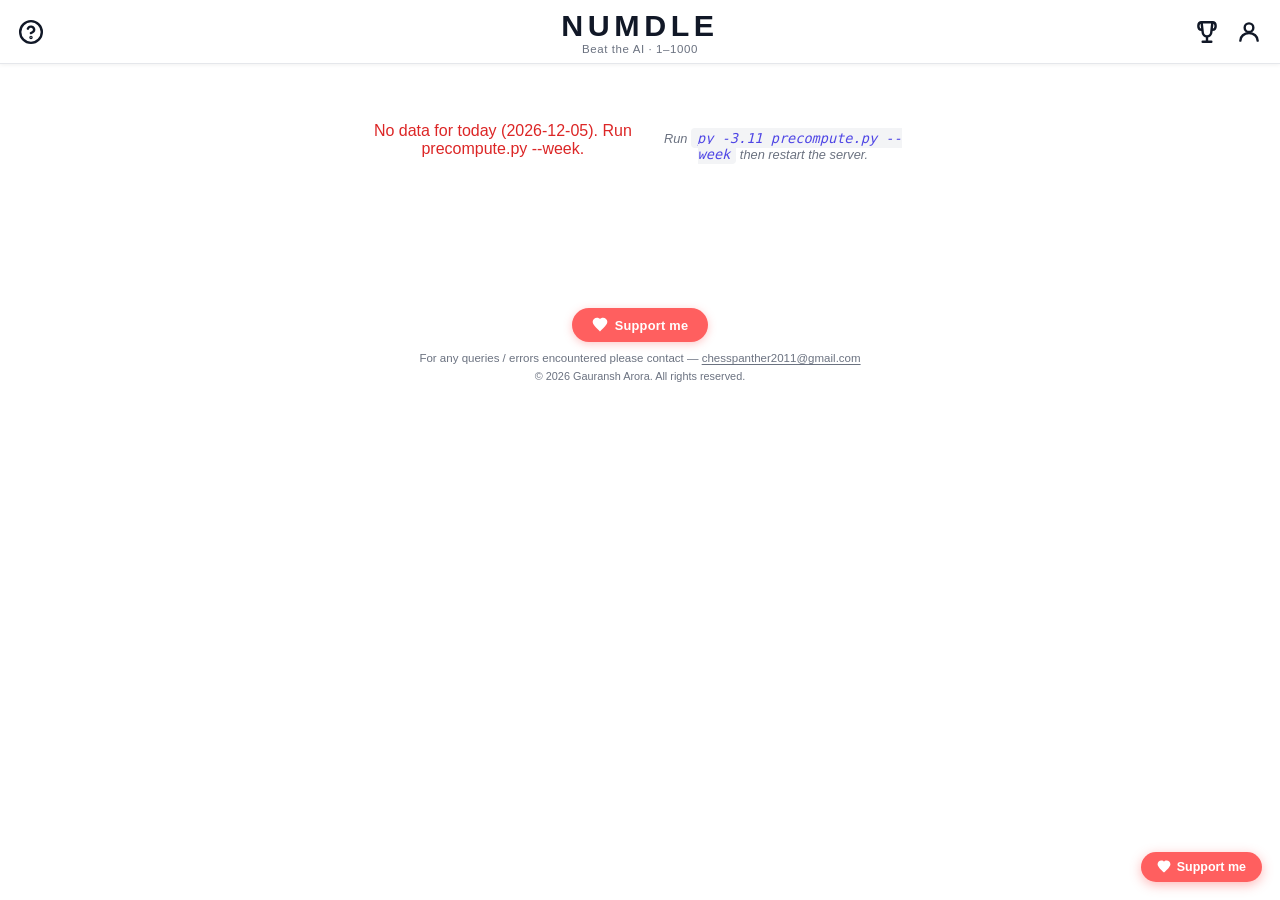
==== public/index.html @ d0092299 "fixes" ====
<!DOCTYPE html>
<html lang="en">
<head>
  <meta charset="UTF-8">
  <meta name="viewport" content="width=device-width, initial-scale=1.0">
  <title>Numdle</title>
  <link rel="stylesheet" href="style.css">
  <script async src="https://pagead2.googlesyndication.com/pagead/js/adsbygoogle.js?client=ca-pub-8008891990486334" crossorigin="anonymous"></script>
</head>
<body>

<!-- ── Left sidebar ad (desktop only) ── -->
<div class="sidebar-ad" id="sidebar-ad">
  <ins class="adsbygoogle"
       style="display:inline-block;width:160px;height:600px"
       data-ad-client="ca-pub-8008891990486334"
       data-ad-slot="5535826885"></ins>
  <script>(adsbygoogle = window.adsbygoogle || []).push({});</script>
</div>

<!-- ── Header ── -->
<header class="hdr">
  <div class="hdr-side hdr-left">
    <button class="icon-btn" id="help-btn" title="How to play">
      <svg viewBox="0 0 24 24" fill="none" stroke="currentColor" stroke-width="2.2" stroke-linecap="round">
        <circle cx="12" cy="12" r="10"/><path d="M9.1 9a3 3 0 0 1 5.82 1c0 2-3 3-3 3"/>
        <circle cx="12" cy="17" r=".5" fill="currentColor"/>
      </svg>
    </button>
  </div>
  <div class="hdr-center">
    <h1>NUMDLE</h1>
    <p class="hdr-sub">Beat the AI · 1–1000</p>
  </div>
  <div class="hdr-side hdr-right">
    <button class="icon-btn" id="leaderboard-btn" title="Leaderboard">
      <svg viewBox="0 0 24 24" fill="none" stroke="currentColor" stroke-width="2.2" stroke-linecap="round" stroke-linejoin="round">
        <path d="M8 21h8M12 17v4"/>
        <path d="M17 3H7l1 9a4 4 0 0 0 8 0l1-9z"/>
        <path d="M17 3c1.5 0 3 .8 3 3.5S18.5 10 17 10"/>
        <path d="M7 3C5.5 3 4 3.8 4 6.5S5.5 10 7 10"/>
      </svg>
    </button>
    <button class="icon-btn" id="account-btn" title="Account">
      <svg viewBox="0 0 24 24" fill="none" stroke="currentColor" stroke-width="2.2" stroke-linecap="round">
        <circle cx="12" cy="8" r="4"/><path d="M4 20c0-4 3.6-7 8-7s8 3 8 7"/>
      </svg>
    </button>
  </div>
</header>

<!-- ── Toasts ── -->
<div id="toast-rack"></div>

<!-- ── Full-screen Leaderboard Page ── -->
<div id="lb-page" style="display:none" aria-label="Leaderboard">
  <div class="lb-page-hdr">
    <button class="lb-back-btn" id="lb-back-btn">
      <svg viewBox="0 0 24 24" fill="none" stroke="currentColor" stroke-width="2.5" stroke-linecap="round" width="18" height="18">
        <path d="M15 18l-6-6 6-6"/>
      </svg>
      Back
    </button>
    <h2>Leaderboard</h2>
  </div>

  <!-- Personal rank card -->
  <div id="lb-my-card" class="lb-my-card" style="display:none">
    <div class="lb-my-top">
      <div class="lb-my-rank">#<span id="my-rank">—</span></div>
      <div>
        <div class="lb-my-name" id="my-display-name">—</div>
        <div class="lb-my-streak" id="my-streak-label"></div>
      </div>
    </div>
    <div class="lb-my-stats">
      <div class="lb-my-stat">
        <span class="lb-my-val" id="my-wins">—</span>
        <small>Wins</small>
      </div>
      <div class="lb-my-stat">
        <span class="lb-my-val" id="my-avg-off">—</span>
        <small>Avg Off by</small>
      </div>
      <div class="lb-my-stat">
        <span class="lb-my-val" id="my-streak">—</span>
        <small>Streak 🔥</small>
      </div>
      <div class="lb-my-stat">
        <span class="lb-my-val" id="my-games">—</span>
        <small>Games</small>
      </div>
    </div>
  </div>

  <!-- Signup card (not logged in) -->
  <div id="lb-signup-card" class="lb-signup-card" style="display:none">
    <p>Sign up to track your rank and win rate</p>
    <button class="btn-signup" id="lb-page-signup-btn">Create Free Account</button>
  </div>

  <!-- This week section -->
  <div class="lb-section">
    <div class="lb-section-hdr">This Week</div>
    <div id="lb-week-grid" class="lb-week-grid"><!-- filled by JS --></div>
  </div>

  <!-- All-time rankings -->
  <div class="lb-section">
    <div class="lb-section-hdr">All-Time Rankings</div>
    <p class="lb-update-note">Updates every 5 minutes</p>
    <div class="lb-rankings-hdr">
      <span>#</span>
      <span>Player</span>
      <span>Wins</span>
      <span>Avg Off by</span>
      <span>Games</span>
    </div>
    <div id="lb-rankings">
      <p class="muted" style="padding:16px 0;text-align:center">Loading…</p>
    </div>
  </div>

  <!-- Leaderboard bottom ad -->
  <div class="lb-ad-bottom">
    <ins class="adsbygoogle"
         style="display:block"
         data-ad-client="ca-pub-8008891990486334"
         data-ad-slot="9798505524"
         data-ad-format="auto"
         data-full-width-responsive="true"></ins>
    <script>(adsbygoogle = window.adsbygoogle || []).push({});</script>
  </div>
</div>

<!-- ── Game ── -->
<main id="app">

  <div id="loading" class="loading-screen">
    <div class="spinner"></div>
    <p>Loading…</p>
  </div>

  <div id="error-screen" class="error-screen" style="display:none">
    <p id="error-text"></p>
    <p class="hint">Run <code>py -3.11 precompute.py --week</code> then restart the server.</p>
  </div>

  <div id="game" style="display:none">

    <!-- Week strip (always visible) -->
    <div class="week-strip" id="week-strip"><!-- filled by JS --></div>

    <!-- ── Active game elements (hidden after game over) ── -->
    <div id="active-game-area">
      <div class="meta-row">
        <div class="status-pill"><span id="qs-used">0</span> / 7 questions</div>
        <div class="status-pill cand-pill"><span id="cands-left">1000</span> candidates left</div>
      </div>
      <div class="candidate-section" id="candidate-section">
        <div id="candidate-grid" class="candidate-grid" style="--grid-side:32"></div>
        <p id="grid-behavior" class="grid-behavior">Grid shows all 1000 candidates. Ask a question to eliminate numbers.</p>
      </div>
      <div class="board" id="board"><!-- filled by JS --></div>
      <div class="input-block" id="guess-card">
        <div class="input-row">
          <input type="number" id="guess-input" class="text-input num-input" min="1" max="1000" placeholder="Your guess  (1–1000)">
          <button class="btn-ask btn-submit" id="guess-btn">Submit</button>
        </div>
        <p class="form-error" id="form-error"></p>
      </div>
    </div>

    <!-- ── Post-game week view (shown after game over) ── -->
    <div id="week-view" style="display:none">
      <div class="wv-header">
        <div class="wv-title">This Week</div>
        <div class="wv-date-range" id="wv-date-range"></div>
      </div>
      <div id="wv-days" class="wv-days"><!-- filled by JS --></div>
      <div class="wv-stats">
        <div class="wv-stat">
          <span class="wv-val" id="wv-wins">0</span>
          <small>Wins</small>
        </div>
        <div class="wv-stat">
          <span class="wv-val" id="wv-losses">0</span>
          <small>Losses</small>
        </div>
        <div class="wv-stat">
          <span class="wv-val" id="wv-rate">0%</span>
          <small>Win rate</small>
        </div>
        <div class="wv-stat">
          <span class="wv-val" id="wv-streak">0</span>
          <small>Streak 🔥</small>
        </div>
      </div>
      <div class="wv-cta">
        <button class="btn-banner-primary" id="wv-results-btn">View Result</button>
        <button class="btn-banner-primary" id="wv-lb-btn" style="background:var(--green)">Leaderboard</button>
        <button class="btn-signup" id="wv-signup-btn" style="display:none">Save Score</button>
      </div>
    </div>

  </div>
</main>

<!-- ════════════════════════════════════════
     MODALS
═════════════════════════════════════════ -->

<!-- Help -->
<div id="help-modal" class="modal-back" hidden>
  <div class="modal" role="dialog" aria-modal="true">
    <div class="modal-hdr">
      <h2>How to Play</h2>
      <button class="modal-x" data-close="help-modal">✕</button>
    </div>
    <div class="modal-body">
      <p>Guess a secret number between <strong>1 and 1000</strong>.</p>
      <ul>
        <li>Ask up to <strong>7 questions</strong> from the MCQ picker.</li>
        <li>Or fill in your own numbers in the custom blanks.</li>
        <li>Then submit your best guess.</li>
        <li>The <strong>AI</strong> also guesses — whoever is closer wins.</li>
        <li>A new number unlocks at midnight every day.</li>
      </ul>
      <div class="rule-row">
        <div class="rule-tile yes">YES</div>
        <p>The number satisfies this property.</p>
      </div>
      <div class="rule-row">
        <div class="rule-tile no">NO</div>
        <p>The number does not have that property.</p>
      </div>
      <div class="rule-row">
        <div class="rule-tile num">3</div>
        <p>The question returned a number (mod, proximity, etc.).</p>
      </div>
      <hr class="rule-sep">
      <p style="font-weight:700;margin-bottom:6px">🏆 Leaderboard Wins</p>
      <p>A <strong>win</strong> is counted when your guess lands within <strong>15</strong> of the secret number (or exactly on it). This applies to both you and the AI — the leaderboard is shared.</p>
      <ul style="margin-top:8px">
        <li>Guess the secret exactly → win ✅</li>
        <li>Guess within 15 (e.g. secret 400, guess 387) → win ✅</li>
        <li>Guess 16 or more away → no win ❌</li>
      </ul>
      <hr class="rule-sep">
      <p class="hint">Sign up (optional) to appear on the leaderboard and track your wins and streak.</p>
    </div>
  </div>
</div>

<!-- Auth (login / signup) -->
<div id="auth-modal" class="modal-back" hidden>
  <div class="modal" role="dialog" aria-modal="true">
    <div class="modal-hdr">
      <h2 id="auth-title">Create Account</h2>
      <button class="modal-x" data-close="auth-modal">✕</button>
    </div>
    <div class="modal-body">
<div class="auth-form">
        <input type="text" id="auth-username" class="text-input" placeholder="Username" autocomplete="username" maxlength="20">
        <input type="password" id="auth-password" class="text-input" placeholder="Password (min 4 chars)" autocomplete="current-password">
        <p class="auth-error" id="auth-error"></p>
        <button class="btn-ask" id="auth-submit">Create Account</button>
        <button class="btn-link" id="auth-toggle">Already have an account? Log in →</button>
      </div>
      <div id="auth-loggedin" style="display:none">
        <p class="auth-welcome">Signed in as <strong id="auth-username-display"></strong></p>
        <div id="chpw-section" style="margin-top:14px">
          <button class="btn-link" id="chpw-toggle">Change password</button>
          <div id="chpw-form" style="display:none;margin-top:10px;display:none">
            <input type="password" id="chpw-old" class="text-input" placeholder="Current password" style="margin-bottom:8px">
            <input type="password" id="chpw-new" class="text-input" placeholder="New password (min 4 chars)">
            <p class="auth-error" id="chpw-error" style="margin-top:6px"></p>
            <button class="btn-ask" id="chpw-submit" style="margin-top:8px;width:100%">Update Password</button>
          </div>
        </div>
        <button class="btn-secondary" id="auth-logout" style="margin-top:12px">Log out</button>
      </div>
    </div>
  </div>
</div>

<!-- Results -->
<div id="results-modal" class="modal-back" hidden>
  <div class="modal modal-results" role="dialog" aria-modal="true">
    <div class="modal-hdr">
      <h2>Today's Result</h2>
      <button class="modal-x" data-close="results-modal">✕</button>
    </div>
    <div class="modal-body">
      <div class="reveal-box">
        <div class="reveal-label">The secret number was</div>
        <div class="reveal-num" id="reveal-num">—</div>
      </div>
      <div class="vs-row">
        <div class="score-card" id="human-card">
          <div class="score-who">You</div>
          <div class="score-num" id="human-guess">—</div>
          <div class="score-dist" id="human-dist"></div>
          <div class="score-badge" id="human-badge"></div>
        </div>
        <div class="vs-label">VS</div>
        <div class="score-card" id="ai-card">
          <div class="score-who">AI</div>
          <div class="score-num" id="ai-guess">—</div>
          <div class="score-dist" id="ai-dist"></div>
          <div class="score-badge" id="ai-badge"></div>
        </div>
      </div>
      <p id="results-msg" class="results-msg"></p>
      <div id="optimal-note" class="optimal-note" style="display:none">
        <span id="optimal-note-text"></span>
      </div>
      <div class="tomorrow-box">
        <div class="tmr-icon">📅</div>
        <div class="tmr-title">Come back tomorrow!</div>
        <div class="tmr-sub">A new number unlocks at midnight. Your streak is counting.</div>
      </div>
      <div id="results-signup" class="results-signup" style="display:none">
        <p>Save your score to the leaderboard</p>
        <small>Free account — tracks your win rate &amp; streak</small>
        <button class="btn-signup" id="results-signup-btn">Create free account</button>
      </div>
      <div class="ai-walk">
        <div class="ai-walk-hdr">AI's reasoning</div>
        <div id="ai-qa-log"></div>
      </div>
      <p class="record-note">This game has been recorded to help improve the AI.</p>
    </div>
  </div>
</div>

<!-- Floating support button -->
<a class="donate-float" href="https://ko-fi.com/gauransharora" target="_blank" rel="noopener">
  <svg viewBox="0 0 24 24" fill="currentColor" width="14" height="14">
    <path d="M12 21.593c-5.63-5.539-11-10.297-11-14.402C1 3.518 4.04 1 7.5 1c2.035 0 3.945.97 4.5 2.09C12.555 1.97 14.465 1 16.5 1 19.96 1 23 3.518 23 7.191c0 4.105-5.37 8.863-11 14.402z"/>
  </svg>
  Support me
</a>

<footer class="site-footer">
  <a class="donate-btn" href="https://ko-fi.com/gauransharora" target="_blank" rel="noopener">
    <svg viewBox="0 0 24 24" fill="currentColor" width="16" height="16">
      <path d="M12 21.593c-5.63-5.539-11-10.297-11-14.402C1 3.518 4.04 1 7.5 1c2.035 0 3.945.97 4.5 2.09C12.555 1.97 14.465 1 16.5 1 19.96 1 23 3.518 23 7.191c0 4.105-5.37 8.863-11 14.402z"/>
    </svg>
    Support me
  </a>
  <p class="footer-contact">For any queries / errors encountered please contact — <a href="mailto:chesspanther2011@gmail.com">chesspanther2011@gmail.com</a></p>
  <p class="footer-copy">&copy; 2026 Gauransh Arora. All rights reserved.</p>
</footer>

<script src="game.js"></script>
</body>
</html>
---- public/style.css ----
/* ── Tokens ─────────────────────────────────────────────────── */
:root {
  --bg:        #ffffff;
  --surface:   #f9fafb;
  --surface2:  #f3f4f6;
  --border:    #e5e7eb;
  --border2:   #d1d5db;
  --text:      #111827;
  --muted:     #6b7280;
  --green:     #16a34a;
  --green-lt:  #15803d;
  --gold:      #b45309;
  --gold-lt:   #d97706;
  --absent:    #9ca3af;
  --accent:    #4f46e5;
  --accent2:   #4338ca;
  --red:       #dc2626;
  --r:         6px;
}

*, *::before, *::after { box-sizing: border-box; margin: 0; padding: 0; }
html { height: 100%; overflow-x: hidden; }
body {
  background: var(--bg); color: var(--text);
  font-family: 'Clear Sans', 'Helvetica Neue', Arial, sans-serif;
  min-height: 100%; display: flex; flex-direction: column; align-items: center;
  overflow-x: hidden; width: 100%;
}

/* ── Header ── */
.hdr {
  width: 100%; border-bottom: 1px solid var(--border);
  display: flex; align-items: center; justify-content: space-between;
  padding: 0 12px; height: 56px; position: sticky; top: 0; z-index: 50;
  background: #fff; box-shadow: 0 1px 4px rgba(0,0,0,.06);
}
.hdr-center { text-align: center; flex: 1; }
.hdr-center h1 {
  font-size: 1.55rem; font-weight: 900; letter-spacing: .15em; color: var(--text);
}
.hdr-sub  { font-size: .65rem; color: var(--muted); letter-spacing: .05em; }
.hdr-side { display: flex; align-items: center; gap: 4px; width: 80px; }
.hdr-right { justify-content: flex-end; }

.icon-btn {
  background: none; border: none; color: var(--text); cursor: pointer;
  padding: 6px; border-radius: 4px; display: flex; align-items: center;
  transition: background .15s;
}
.icon-btn:hover { background: var(--surface2); }
.icon-btn svg { width: 22px; height: 22px; }

/* ── Toasts ── */
#toast-rack {
  position: fixed; top: 64px; left: 50%; transform: translateX(-50%);
  display: flex; flex-direction: column; align-items: center; gap: 8px;
  z-index: 200; pointer-events: none;
}
.toast {
  background: var(--text); color: #fff;
  font-size: .85rem; font-weight: 700;
  padding: 10px 18px; border-radius: 6px;
  animation: toastIn .2s ease, toastOut .3s ease 2s forwards;
}
.toast.error { background: var(--red); color: #fff; }
@keyframes toastIn  { from { opacity:0; transform:translateY(-8px) } to { opacity:1; transform:none } }
@keyframes toastOut { from { opacity:1 } to { opacity:0; transform:translateY(-4px) } }

/* ── Loading / error ── */
#app {
  width: 100%; max-width: 500px; padding: 12px 12px 60px;
  display: flex; flex-direction: column; align-items: center; gap: 14px;
}
.loading-screen {
  display: flex; flex-direction: column; align-items: center;
  gap: 14px; padding: 60px 20px; color: var(--muted);
}
.spinner {
  width: 32px; height: 32px; border: 3px solid var(--border);
  border-top-color: var(--accent); border-radius: 50%;
  animation: spin .8s linear infinite;
}
@keyframes spin { to { transform: rotate(360deg); } }
.error-screen { padding: 40px 20px; text-align: center; color: var(--red); }
.error-screen code {
  background: var(--surface2); padding: 2px 6px; border-radius: 4px;
  font-size: .85rem; color: var(--accent);
}
.hint { color: var(--muted); font-size: .8rem; font-style: italic; margin-top: 8px; }

/* ── Week strip ── */
.week-strip {
  display: flex; gap: 5px; width: 100%; overflow-x: auto;
  padding-bottom: 2px; scrollbar-width: none;
}
.week-strip::-webkit-scrollbar { display: none; }
.day-pill {
  flex: 1; min-width: 46px; display: flex; flex-direction: column;
  align-items: center; gap: 2px; padding: 6px 4px;
  border: 1px solid var(--border); border-radius: var(--r);
  font-size: .62rem; color: var(--muted); cursor: default;
  background: var(--bg); transition: border-color .2s;
}
.day-pill .dp-name  { font-weight: 700; font-size: .58rem; text-transform: uppercase; letter-spacing: .06em; }
.day-pill .dp-score { font-size: .72rem; font-weight: 700; color: var(--text); }
.day-pill.dp-today  { border-color: var(--accent); background: rgba(79,70,229,.06); }
.day-pill.dp-today .dp-name { color: var(--accent); }
.day-pill.dp-past   { border-color: var(--border); }
.day-pill.dp-future { opacity: .4; }

/* ── Meta row: status + candidates ── */
.meta-row {
  display: flex; justify-content: space-between; align-items: center;
  width: 100%; gap: 8px;
}
.status-pill {
  font-size: .72rem; color: var(--muted);
  border: 1px solid var(--border); border-radius: 20px;
  padding: 4px 14px; background: var(--surface);
}
.status-pill #qs-used,
.status-pill #cands-left { font-weight: 700; color: var(--text); }
.cand-pill { margin-left: auto; }

/* ── Candidate grid ── */
.candidate-section { width: 100%; display: flex; flex-direction: column; gap: 6px; }

.candidate-grid {
  display: flex;
  flex-wrap: wrap;
  gap: 5px;
  padding: 10px;
  min-height: 52px;
  max-height: 220px;
  overflow-y: auto;
  overflow-x: hidden;
  scrollbar-width: none;
  border-radius: 10px;
  border: 1px solid var(--border);
  background: var(--border2);
}
.candidate-grid::-webkit-scrollbar { display: none; }

.candidate-chip {
  display: inline-flex;
  align-items: center;
  justify-content: center;
  min-width: 34px;
  padding: 3px 7px;
  border-radius: 6px;
  background: var(--accent2);
  color: #fff;
  font-size: .75rem;
  font-weight: 700;
  font-variant-numeric: tabular-nums;
  letter-spacing: -.01em;
  line-height: 1;
}

.cand-placeholder {
  width: 100%;
  text-align: center;
  color: var(--muted);
  font-size: .8rem;
  align-self: center;
  padding: 6px 0;
}

.grid-behavior {
  font-size: .68rem; color: var(--muted); line-height: 1.45;
  min-height: 1.45em; margin: 0;
}

/* ── Question board ── */
.board { display: flex; flex-direction: column; gap: 6px; width: 100%; }

.q-row {
  display: flex; align-items: center; justify-content: space-between;
  gap: 10px; border: 2px solid var(--border); border-radius: var(--r);
  padding: 11px 14px; min-height: 52px; transition: border-color .2s;
  background: var(--bg);
}
.q-row--empty { border-style: dashed; opacity: .45; padding: 0; min-height: 32px; background: transparent; }
.q-row--active {
  border-color: var(--accent); border-style: solid;
  flex-direction: column; align-items: stretch;
  padding: 0; min-height: unset; background: var(--bg);
}

/* Header inside active row */
.slot-hdr {
  display: flex; align-items: center; justify-content: space-between;
  gap: 10px; padding: 11px 14px; min-height: 52px;
}
.q-placeholder { color: var(--muted); font-style: italic; }

/* ── MCQ Picker ── */
.picker {
  padding: 10px 12px 12px;
  border-top: 1px solid var(--border);
}
.type-tabs {
  display: flex; gap: 5px; overflow-x: auto; padding: 0 0 8px;
  scrollbar-width: none;
}
.type-tabs::-webkit-scrollbar { display: none; }
.type-tab {
  flex: 0 0 auto; min-height: 28px; padding: 0 9px;
  border: 1px solid var(--border2); border-radius: 6px;
  color: var(--muted); background: var(--surface);
  font-size: .73rem; font-weight: 600; cursor: pointer;
  transition: background .12s, color .12s, border-color .12s;
  white-space: nowrap;
}
.type-tab:hover { background: var(--surface2); color: var(--text); }
.type-tab.selected { color: #fff; background: var(--accent2); border-color: var(--accent2); }

.picker-meta {
  display: flex; align-items: center; justify-content: space-between;
  font-size: .7rem; color: var(--muted); padding: 0 2px 7px; gap: 10px;
}
.picker-meta strong { color: var(--text); }
.no-mod { color: var(--gold); font-weight: 700; font-size: .68rem; }

/* Custom fill-in-the-blank form */
.custom-q {
  background: var(--surface); border: 1px solid var(--border);
  border-radius: 8px; padding: 9px 11px 8px; margin-bottom: 8px;
}
.custom-row {
  display: flex; flex-wrap: wrap; align-items: center; gap: 5px 6px;
}
.custom-sep {
  font-size: .8rem; color: var(--muted); white-space: nowrap;
}
.custom-sep.no-mod { color: var(--gold); font-weight: 700; font-size: .72rem; }
.custom-in {
  width: 68px; background: #fff; border: 1px solid var(--border2);
  border-radius: 5px; color: var(--text); font-size: .85rem;
  padding: 5px 8px; outline: none; transition: border-color .15s;
  -moz-appearance: textfield;
}
.custom-in::-webkit-outer-spin-button,
.custom-in::-webkit-inner-spin-button { -webkit-appearance: none; margin: 0; }
.custom-in:focus { border-color: var(--accent); box-shadow: 0 0 0 2px rgba(79,70,229,.15); }
.custom-ask-btn {
  background: var(--accent2); color: #fff; border: none;
  border-radius: 5px; padding: 5px 12px; font-size: .8rem;
  font-weight: 700; cursor: pointer; white-space: nowrap;
  transition: background .12s;
}
.custom-ask-btn:hover:not(:disabled) { background: var(--accent); }
.custom-ask-btn:disabled { background: var(--surface2); color: var(--muted); cursor: not-allowed; }
.custom-err {
  font-size: .7rem; color: var(--red); min-height: 1em;
  margin: 4px 0 0; line-height: 1.3;
}
.preset-divider {
  font-size: .67rem; color: var(--muted); letter-spacing: .05em;
  text-transform: uppercase; padding: 0 2px 5px;
}

/* Preset question list */
.question-list {
  max-height: 200px; overflow-y: auto;
  border: 1px solid var(--border); border-radius: 8px;
  background: #fff;
  scrollbar-width: thin; scrollbar-color: var(--border) transparent;
}
.q-item {
  display: flex; align-items: center; justify-content: space-between;
  gap: 10px; width: 100%; min-height: 34px; padding: 7px 10px;
  color: var(--text); background: transparent;
  border: none; text-align: left; cursor: pointer;
  transition: background .1s;
}
.q-item + .q-item { border-top: 1px solid var(--border); }
.q-item:hover:not(:disabled) { background: var(--surface); }
.q-item:disabled { color: var(--muted); cursor: not-allowed; background: var(--surface); }
.q-item-text { font-size: .83rem; flex: 1; line-height: 1.3; }
.q-item-tag {
  font-size: .62rem; font-weight: 700; color: var(--muted);
  border: 1px solid var(--border); border-radius: 4px;
  padding: 1px 5px; white-space: nowrap; flex-shrink: 0;
  font-style: normal;
}

/* Row color states */
.q-row--yes { border-color: var(--green);  background: rgba(22,163,74,.07);  }
.q-row--no  { border-color: var(--absent); background: rgba(156,163,175,.1); }
.q-row--num { border-color: var(--gold);   background: rgba(180,83,9,.07);   }

.q-text { font-size: .88rem; flex: 1; line-height: 1.4; color: var(--text); }
.q-ans {
  font-size: .78rem; font-weight: 800; letter-spacing: .06em;
  padding: 3px 10px; border-radius: 4px; white-space: nowrap; flex-shrink: 0;
}
.q-row--yes .q-ans { background: var(--green);  color: #fff; }
.q-row--no  .q-ans { background: var(--absent); color: #fff; }
.q-row--num .q-ans { background: var(--gold);   color: #fff; }

/* ── Game-over banner ── */
.game-over-banner {
  width: 100%; border-radius: var(--r);
  background: linear-gradient(135deg, #eef2ff 0%, #fafafa 100%);
  border: 1.5px solid var(--accent);
  padding: 18px 20px; text-align: center;
  display: flex; flex-direction: column; align-items: center; gap: 10px;
}
.game-over-banner h2 {
  font-size: 1.05rem; font-weight: 800; color: var(--text);
  letter-spacing: .02em;
}
.game-over-banner p  { font-size: .84rem; color: var(--muted); line-height: 1.5; }
.game-over-banner .banner-date {
  font-size: .72rem; font-weight: 700; color: var(--accent);
  background: rgba(79,70,229,.1); padding: 3px 12px; border-radius: 20px;
}
.banner-btns { display: flex; gap: 8px; flex-wrap: wrap; justify-content: center; }
.btn-banner-primary {
  background: var(--accent2); color: #fff; border: none;
  border-radius: var(--r); padding: 10px 20px; font-size: .85rem;
  font-weight: 700; cursor: pointer; transition: background .15s;
}
.btn-banner-primary:hover { background: var(--accent); }
.btn-banner-secondary {
  background: var(--surface2); color: var(--text); border: 1px solid var(--border2);
  border-radius: var(--r); padding: 9px 18px; font-size: .85rem; font-weight: 600;
  cursor: pointer; transition: background .15s;
}
.btn-banner-secondary:hover { background: var(--surface); border-color: var(--accent); }

/* ── Guess input block ── */
.input-block { width: 100%; display: flex; flex-direction: column; gap: 8px; }
.input-row { display: flex; gap: 8px; }

.text-input {
  flex: 1; background: #fff; border: 1.5px solid var(--border2);
  border-radius: var(--r); color: var(--text); font-size: .95rem;
  padding: 11px 14px; outline: none; transition: border-color .2s;
}
.text-input:focus { border-color: var(--accent); box-shadow: 0 0 0 3px rgba(79,70,229,.1); }
.text-input:disabled { opacity: .45; cursor: not-allowed; background: var(--surface2); }
.num-input { font-size: 1rem; }

.btn-ask {
  background: var(--accent2); color: #fff; border: none;
  border-radius: var(--r); padding: 11px 20px; font-size: .9rem;
  font-weight: 700; cursor: pointer; letter-spacing: .04em;
  transition: background .15s; white-space: nowrap; flex-shrink: 0;
}
.btn-ask:hover    { background: var(--accent); }
.btn-ask:disabled { background: var(--surface2); color: var(--muted); cursor: not-allowed; }
.btn-submit { background: var(--green); }
.btn-submit:hover { background: var(--green-lt); }

.form-error { color: var(--red); font-size: .8rem; min-height: 16px; }

/* ════════════════════════════════════════
   MODALS
════════════════════════════════════════ */
.modal-back {
  position: fixed; inset: 0; z-index: 100;
  background: rgba(0,0,0,.45); backdrop-filter: blur(3px);
  display: flex; align-items: center; justify-content: center;
  padding: 16px;
  animation: fadeIn .18s ease;
}
.modal-back[hidden] { display: none; }
@keyframes fadeIn { from { opacity:0 } to { opacity:1 } }

.modal {
  background: #fff; border: 1px solid var(--border);
  border-radius: 10px; width: 100%; max-width: 440px;
  max-height: 90vh; overflow-y: auto;
  box-shadow: 0 8px 32px rgba(0,0,0,.12);
  animation: slideUp .2s ease;
}
.modal-wide    { max-width: 540px; }
.modal-results { max-width: 480px; }
@keyframes slideUp { from { transform:translateY(18px); opacity:0 } to { transform:none; opacity:1 } }

.modal-hdr {
  display: flex; align-items: center; justify-content: center;
  position: relative; padding: 16px 20px 12px;
  border-bottom: 1px solid var(--border);
}
.modal-hdr h2 {
  font-size: 1rem; letter-spacing: .15em; text-transform: uppercase; color: var(--text);
}
.modal-x {
  position: absolute; right: 12px; top: 50%; transform: translateY(-50%);
  background: none; border: none; color: var(--muted); font-size: 1.1rem;
  cursor: pointer; padding: 4px 6px; border-radius: 4px; transition: color .15s;
}
.modal-x:hover { color: var(--text); }

.modal-body { padding: 16px 20px 20px; display: flex; flex-direction: column; gap: 14px; }
.modal-body p, .modal-body ul { font-size: .88rem; color: var(--muted); line-height: 1.6; }
.modal-body ul { padding-left: 18px; }
.modal-body strong { color: var(--text); }

/* Help rule tiles */
.rule-row { display: flex; align-items: center; gap: 12px; }
.rule-tile {
  min-width: 54px; height: 42px; display: flex; align-items: center;
  justify-content: center; font-weight: 800; font-size: .82rem;
  border-radius: var(--r); flex-shrink: 0;
}
.rule-tile.yes { background: var(--green);  color: #fff; }
.rule-tile.no  { background: var(--absent); color: #fff; }
.rule-tile.num { background: var(--gold);   color: #fff; }
.rule-sep { border: none; border-top: 1px solid var(--border); margin: 4px 0; }

/* ── Leaderboard modal ── */
.section-label {
  font-size: .68rem; text-transform: uppercase; letter-spacing: .12em; color: var(--muted);
}
.table-wrap { overflow-x: auto; }
.weekly-table { width: 100%; border-collapse: collapse; font-size: .82rem; }
.weekly-table th {
  text-align: left; color: var(--muted); font-size: .63rem;
  text-transform: uppercase; letter-spacing: .1em;
  padding: 6px 8px 8px; border-bottom: 1px solid var(--border);
}
.weekly-table td { padding: 8px; border-bottom: 1px solid var(--border); color: var(--text); }
.weekly-table tr:last-child td { border-bottom: none; }
.today-row td { background: rgba(79,70,229,.05); font-weight: 600; }
.play-link { color: var(--accent); text-decoration: none; font-weight: 700; }
.dist-badge { color: var(--green); font-weight: 700; }

.lb-table { width: 100%; border-collapse: collapse; font-size: .84rem; }
.lb-table th {
  text-align: left; color: var(--muted); font-size: .63rem;
  text-transform: uppercase; letter-spacing: .1em;
  padding: 5px 8px 8px; border-bottom: 1px solid var(--border);
}
.lb-table td { padding: 9px 8px; border-bottom: 1px solid var(--border); color: var(--text); }
.lb-table tr:last-child td { border-bottom: none; }
.lb-me td { background: rgba(79,70,229,.06); }
.lb-rank   { font-weight: 800; color: var(--muted); font-size: .8rem; }
.lb-gold   { color: #d4a017; }
.lb-silver { color: #888; }
.lb-bronze { color: #a05c28; }
.lb-cta    { text-align: center; }

/* ── Auth modal ── */
.auth-form { display: flex; flex-direction: column; gap: 10px; }
.auth-error { color: var(--red); font-size: .8rem; min-height: 14px; }
.auth-welcome { font-size: .9rem; color: var(--muted); }
.auth-welcome strong { color: var(--text); }
.btn-secondary {
  background: var(--surface2); color: var(--text); border: 1px solid var(--border2);
  border-radius: var(--r); padding: 10px 18px; font-size: .85rem; font-weight: 600;
  cursor: pointer; transition: background .15s;
}
.btn-secondary:hover { background: var(--border); }
.btn-link {
  background: none; border: none; color: var(--accent);
  font-size: .8rem; cursor: pointer; padding: 4px 0; text-align: center;
}
.btn-link:hover { text-decoration: underline; }

/* ── Results modal ── */
.reveal-box {
  text-align: center; padding: 18px;
  background: linear-gradient(135deg, #eef2ff 0%, #f9fafb 100%);
  border: 1px solid rgba(79,70,229,.2);
  border-radius: var(--r);
}
.reveal-label { font-size: .65rem; text-transform: uppercase; letter-spacing: .14em; color: var(--muted); }
.reveal-num {
  font-size: 3.2rem; font-weight: 900; margin-top: 4px;
  color: var(--accent2);
}
.vs-row { display: flex; align-items: stretch; gap: 0; }
.vs-label {
  display: flex; align-items: center; padding: 0 10px;
  font-size: .72rem; font-weight: 900; color: var(--muted);
}
.score-card {
  flex: 1; border: 2px solid var(--border); border-radius: var(--r);
  padding: 14px 10px; display: flex; flex-direction: column;
  align-items: center; gap: 4px; background: #fff;
  transition: border-color .3s, background .3s;
}
.score-card.winner { border-color: var(--gold-lt); background: rgba(180,83,9,.05); }
.score-card.loser  { opacity: .5; }
.score-card.tie    { border-color: var(--accent); background: rgba(79,70,229,.04); }
.score-who  { font-size: .62rem; text-transform: uppercase; letter-spacing: .14em; color: var(--muted); }
.score-num  { font-size: 2rem; font-weight: 800; color: var(--text); }
.score-dist { font-size: .75rem; color: var(--muted); }
.score-badge{ font-size: .8rem; font-weight: 700; color: var(--text); }
.results-msg { text-align: center; font-size: .9rem; color: var(--muted); line-height: 1.5; }
.win-txt { color: var(--green); font-weight: 700; font-size: 1rem; }

/* Tomorrow box (in results modal) */
.tomorrow-box {
  background: linear-gradient(135deg, #fffbeb 0%, #fff 100%);
  border: 1.5px solid var(--gold-lt); border-radius: var(--r);
  padding: 14px 16px; text-align: center; display: flex;
  flex-direction: column; align-items: center; gap: 8px;
}
.tomorrow-box .tmr-icon { font-size: 1.6rem; }
.tomorrow-box .tmr-title {
  font-weight: 800; font-size: .95rem; color: var(--text);
}
.tomorrow-box .tmr-sub { font-size: .8rem; color: var(--muted); }

/* Sign-up CTA (in results modal) */
.results-signup {
  background: rgba(79,70,229,.06); border: 1.5px dashed var(--accent);
  border-radius: var(--r); padding: 14px 16px; text-align: center;
  display: flex; flex-direction: column; align-items: center; gap: 8px;
}
.results-signup p { font-size: .84rem; color: var(--text); font-weight: 600; }
.results-signup small { font-size: .75rem; color: var(--muted); }
.btn-signup {
  background: var(--accent2); color: #fff; border: none;
  border-radius: var(--r); padding: 10px 24px; font-size: .88rem;
  font-weight: 700; cursor: pointer; transition: background .15s;
}
.btn-signup:hover { background: var(--accent); }

.unique-note {
  background: rgba(22,163,74,.07); border: 1px solid rgba(22,163,74,.3);
  border-radius: var(--r); padding: 10px 14px; font-size: .82rem;
  color: var(--green);
}
.ai-walk { background: var(--surface); border: 1px solid var(--border); border-radius: var(--r); padding: 12px; }
.ai-walk-hdr { font-size: .68rem; text-transform: uppercase; letter-spacing: .12em; color: var(--muted); margin-bottom: 8px; }
.ai-qa-row {
  display: flex; justify-content: space-between; gap: 10px;
  font-size: .78rem; padding: 5px 0; border-bottom: 1px solid var(--border);
}
.ai-qa-row:last-child { border-bottom: none; }
.ai-qa-q { color: var(--muted); flex: 1; }
.ai-qa-a { font-weight: 700; color: var(--green); white-space: nowrap; }
.record-note {
  text-align: center; font-size: .75rem; color: var(--muted);
  border-top: 1px solid var(--border); padding-top: 12px; line-height: 1.6;
}

/* ── Misc ── */
.muted    { color: var(--muted); }
.muted-sm { color: var(--muted); font-size: .78rem; }
.today-tag {
  font-size: .52rem; background: var(--accent2); color: #fff;
  padding: 1px 5px; border-radius: 3px; vertical-align: middle;
}

/* ════════════════════════════════════════
   FULL-SCREEN LEADERBOARD PAGE
════════════════════════════════════════ */
#lb-page {
  position: fixed; inset: 0; z-index: 90;
  background: #fff; overflow-y: auto; overflow-x: hidden;
  display: flex; flex-direction: column; width: 100%;
}
.lb-page-hdr {
  position: sticky; top: 0; z-index: 10;
  background: #fff; border-bottom: 1px solid var(--border);
  display: flex; align-items: center; justify-content: flex-start; gap: 12px;
  padding: 0 16px; height: 56px; box-shadow: 0 1px 4px rgba(0,0,0,.06);
}
.lb-page-hdr h2 {
  font-size: 1rem; letter-spacing: .12em; text-transform: uppercase; color: var(--text);
}
.lb-back-btn {
  display: flex; align-items: center; gap: 5px;
  background: none; border: none; color: var(--accent); font-size: .85rem;
  font-weight: 700; cursor: pointer; padding: 6px 0;
  border-right: 1.5px solid var(--border); padding-right: 14px; margin-right: 2px;
  white-space: nowrap; flex-shrink: 0;
}
.lb-back-btn:hover { opacity: .75; }

.lb-my-card {
  margin: 16px; border-radius: 12px;
  background: linear-gradient(135deg, #eef2ff 0%, #f8f9fa 100%);
  border: 1.5px solid rgba(79,70,229,.25); padding: 16px 18px;
}
.lb-my-top {
  display: flex; align-items: center; gap: 14px; margin-bottom: 14px;
}
.lb-my-rank {
  font-size: 2rem; font-weight: 900; color: var(--accent2);
  line-height: 1; flex-shrink: 0;
}
.lb-my-name { font-size: 1rem; font-weight: 800; color: var(--text); }
.lb-my-streak { font-size: .78rem; color: var(--gold); font-weight: 700; margin-top: 2px; }
.lb-my-stats { display: grid; grid-template-columns: repeat(4, 1fr); gap: 8px; }
.lb-my-stat {
  display: flex; flex-direction: column; align-items: center; gap: 2px;
  background: rgba(255,255,255,.7); border-radius: 8px; padding: 8px 4px;
}
.lb-my-val { font-size: 1.1rem; font-weight: 800; color: var(--text); }
.lb-my-stat small { font-size: .62rem; color: var(--muted); text-transform: uppercase; letter-spacing: .06em; }

.lb-signup-card {
  margin: 16px; background: rgba(79,70,229,.06);
  border: 1.5px dashed var(--accent); border-radius: 12px;
  padding: 20px; text-align: center; display: flex;
  flex-direction: column; align-items: center; gap: 10px;
}
.lb-signup-card p { font-size: .9rem; font-weight: 600; color: var(--text); }

.lb-section { padding: 0 16px 20px; }
.lb-section-hdr {
  display: flex; align-items: center; justify-content: space-between;
  font-size: .72rem; font-weight: 700; text-transform: uppercase;
  letter-spacing: .1em; color: var(--muted); padding: 8px 0 10px;
  border-bottom: 1px solid var(--border); margin-bottom: 10px;
}
.lb-opt-tooltip {
  font-size: .62rem; background: var(--surface2); padding: 2px 7px;
  border-radius: 10px; color: var(--muted); cursor: help; font-weight: 600;
  letter-spacing: 0;
}

/* Week grid inside leaderboard */
.lb-week-grid {
  display: grid; grid-template-columns: repeat(7, 1fr); gap: 6px;
}
.lb-day-card {
  display: flex; flex-direction: column; align-items: center; gap: 4px;
  border: 1px solid var(--border); border-radius: 8px; padding: 10px 4px;
  background: var(--surface); min-height: 86px; justify-content: center;
}
.lb-day-card.lbd-today { border-color: var(--accent); background: rgba(79,70,229,.05); }
.lb-day-card.lbd-future { opacity: .35; }
.lb-day-card.lbd-win   { border-color: var(--green); background: rgba(22,163,74,.06); }
.lb-day-card.lbd-loss  { border-color: var(--absent); }
.lb-day-name { font-size: .68rem; font-weight: 700; text-transform: uppercase; color: var(--muted); }
.lb-day-num  { font-size: .88rem; font-weight: 800; color: var(--text); }
.lb-day-icon { font-size: 1.45rem; }
.lb-day-dist { font-size: .68rem; color: var(--muted); }
.lb-day-secret {
  font-size: .7rem; color: var(--accent); font-weight: 700;
  background: rgba(79,70,229,.08); padding: 1px 5px; border-radius: 3px;
}
.lb-day-secret--hidden {
  color: var(--muted); background: var(--surface2); font-weight: 600; letter-spacing: .05em;
}

/* Month calendar secret / hidden */
.wv-day-secret {
  font-size: .62rem; color: var(--accent); font-weight: 700;
  background: rgba(79,70,229,.08); padding: 1px 4px; border-radius: 3px;
}
.wv-day-secret--hidden {
  color: var(--muted); background: var(--surface2); font-weight: 600;
}

/* Rankings list */
.lb-rankings-hdr {
  display: grid; grid-template-columns: 32px 1fr 42px 54px 42px;
  gap: 6px; padding: 0 12px 6px;
  font-size: .6rem; color: var(--muted); text-transform: uppercase;
  letter-spacing: .08em; font-weight: 700;
}
.lb-row {
  display: grid; grid-template-columns: 32px 1fr 42px 54px 42px;
  gap: 6px; align-items: center; padding: 11px 12px;
  border-bottom: 1px solid var(--border); font-size: .84rem;
}
.lb-row:last-child { border-bottom: none; }
.lb-row.lb-row-me  { background: rgba(79,70,229,.06); border-radius: 8px; }
.lb-row.lb-row-ai  { background: rgba(180,83,9,.04); }
.lb-row-rank  { font-weight: 800; color: var(--muted); font-size: .78rem; }
.lb-row-name  { font-weight: 600; color: var(--text); overflow: hidden; text-overflow: ellipsis; white-space: nowrap; }
.lb-row-wins  { font-weight: 700; color: var(--green); text-align: center; }
.lb-row-dist  { font-weight: 600; color: var(--muted); text-align: center; font-size: .8rem; }
.lb-row-games { font-size: .78rem; color: var(--muted); text-align: center; }
.lb-rank-1 { color: #c8960c !important; }
.lb-rank-2 { color: #888 !important; }
.lb-rank-3 { color: #a05c28 !important; }

/* ════════════════════════════════════════
   POST-GAME WEEK VIEW
════════════════════════════════════════ */
#week-view {
  display: flex; flex-direction: column; gap: 16px;
  width: 100%; animation: fadeIn .3s ease;
}
.wv-header { display: flex; flex-direction: column; gap: 3px; }
.wv-title  { font-size: 1.1rem; font-weight: 800; color: var(--text); }
.wv-date-range { font-size: .72rem; color: var(--muted); }

/* Day-of-week labels across the top of the month grid */
.wv-dow-hdr {
  display: flex; align-items: center; justify-content: center;
  font-size: .58rem; font-weight: 700; text-transform: uppercase;
  color: var(--muted); padding: 2px 0 5px;
}
/* Empty lead cells for the month grid (before the 1st) */
.wv-empty { background: transparent; border: none; }

.wv-days {
  display: grid; grid-template-columns: repeat(7, 1fr); gap: 4px;
}
.wv-day {
  display: flex; flex-direction: column; align-items: center; gap: 2px;
  border: 1.5px solid var(--border); border-radius: 8px;
  padding: 5px 2px; background: var(--surface); min-height: 56px;
  justify-content: center; transition: border-color .2s;
}
.wv-day.wv-today   { border-color: var(--accent); background: rgba(79,70,229,.05); }
.wv-day.wv-future  { opacity: .3; border-color: var(--border); }
.wv-day.wv-win     { border-color: var(--green); background: rgba(22,163,74,.07); }
.wv-day.wv-loss    { border-color: var(--absent); background: rgba(156,163,175,.06); }
.wv-day.wv-tie     { border-color: var(--gold); background: rgba(180,83,9,.05); }
.wv-day-num  { font-size: .7rem; font-weight: 700; color: var(--text); line-height: 1; }
.wv-day-icon { font-size: 1.1rem; line-height: 1; }
.wv-day-dist { font-size: .52rem; color: var(--muted); }

.wv-stats {
  display: grid; grid-template-columns: repeat(4, 1fr); gap: 8px;
}
.wv-stat {
  display: flex; flex-direction: column; align-items: center; gap: 3px;
  border: 1px solid var(--border); border-radius: 10px;
  padding: 12px 4px; background: var(--surface);
}
.wv-val  { font-size: 1.3rem; font-weight: 900; color: var(--text); }
.wv-stat small { font-size: .6rem; color: var(--muted); text-transform: uppercase; letter-spacing: .05em; }

.wv-cta { display: flex; gap: 8px; flex-wrap: wrap; }
.wv-cta button { flex: 1; min-width: 120px; }

/* Optimal note in results */
.optimal-note {
  font-size: .8rem; background: rgba(79,70,229,.06); border: 1px solid rgba(79,70,229,.2);
  border-radius: 6px; padding: 8px 12px; color: var(--accent); text-align: center;
}

/* ── Responsive — small mobile ── */
@media (max-width: 420px) {
  #app              { padding: 8px 8px 60px; gap: 10px; }
  .hdr              { padding: 0 8px; height: 50px; }
  .hdr-center h1    { font-size: 1.15rem; }
  .hdr-sub          { font-size: .58rem; }
  .icon-btn svg     { width: 20px; height: 20px; }
  .hdr-side         { width: 64px; }

  .day-pill         { min-width: 38px; padding: 5px 2px; }
  .day-pill .dp-name  { font-size: .52rem; }
  .day-pill .dp-score { font-size: .64rem; }

  .status-pill      { font-size: .65rem; padding: 3px 10px; }
  .candidate-chip   { min-width: 28px; font-size: .68rem; padding: 2px 5px; }
  .candidate-grid   { max-height: 160px; padding: 7px; gap: 4px; }
  .grid-behavior    { font-size: .62rem; }

  .q-row            { padding: 9px 10px; min-height: 44px; }
  .slot-hdr         { padding: 9px 10px; min-height: 44px; }
  .q-text           { font-size: .78rem; }
  .q-item           { padding: 7px 10px; min-height: 34px; }
  .q-item-text      { font-size: .76rem; }
  .question-list    { max-height: 200px; }
  .type-tab         { font-size: .65rem; padding: 0 6px; min-height: 26px; }

  .text-input       { padding: 10px 12px; font-size: .9rem; }
  .btn-ask          { padding: 10px 14px; font-size: .85rem; }

  .vs-row           { flex-direction: column; gap: 8px; }
  .vs-label         { padding: 0; text-align: center; }
  .lb-my-stats      { grid-template-columns: repeat(2, 1fr); }
  .wv-days          { gap: 3px; }
  .wv-day           { padding: 6px 2px; min-height: 64px; }
  .wv-day-num       { font-size: .62rem; }
  .wv-day-icon      { font-size: .95rem; }
  .wv-stats         { gap: 5px; }
  .wv-val           { font-size: 1.1rem; }
  .wv-stat small    { font-size: .55rem; }

  .lb-week-grid     { gap: 3px; }
  .lb-rankings-hdr,
  .lb-row           { grid-template-columns: 22px 1fr 32px 40px 30px; font-size: .72rem; padding: 9px 8px; }
  .lb-my-card,
  .lb-signup-card   { margin: 8px; }
  .lb-section       { padding: 0 8px; }
}

/* ── Responsive — laptop / desktop ── */
@media (min-width: 768px) {
  #app { max-width: 640px; padding: 18px 20px 80px; gap: 18px; }

  .hdr { height: 64px; }
  .hdr-center h1  { font-size: 1.9rem; }
  .hdr-sub        { font-size: .72rem; }
  .icon-btn svg   { width: 26px; height: 26px; }

  .status-pill    { font-size: .8rem; padding: 5px 18px; }
  .day-pill       { min-width: 60px; padding: 8px 5px; }
  .day-pill .dp-name  { font-size: .65rem; }
  .day-pill .dp-score { font-size: .82rem; }

  .candidate-grid   { max-height: 260px; }
  .candidate-chip   { min-width: 38px; font-size: .82rem; padding: 4px 8px; }
  .grid-behavior    { font-size: .76rem; }

  .q-row            { min-height: 60px; padding: 13px 18px; }
  .slot-hdr         { min-height: 60px; padding: 13px 18px; }
  .q-text           { font-size: 1rem; }
  .q-item           { min-height: 40px; padding: 9px 12px; }
  .q-item-text      { font-size: .92rem; }
  .question-list    { max-height: 240px; }
  .type-tab         { font-size: .8rem; min-height: 32px; padding: 0 12px; }

  .text-input       { padding: 13px 16px; font-size: 1.05rem; }
  .btn-ask          { padding: 13px 26px; font-size: .98rem; }

  .wv-day           { min-height: 68px; }
  .wv-day-num       { font-size: .82rem; }
  .wv-day-icon      { font-size: 1.25rem; }
  .wv-val           { font-size: 1.5rem; }

  .lb-page-hdr      { padding: 0 24px; height: 64px; }
  #lb-page          { align-items: center; }
  .lb-my-card, .lb-signup-card { max-width: 700px; width: calc(100% - 32px); }
  .lb-section       { max-width: 700px; width: 100%; }
  .lb-my-val        { font-size: 1.3rem; }
  .lb-row           { font-size: .92rem; padding: 13px 14px; }
  .lb-day-card      { min-height: 96px; }
  .lb-day-icon      { font-size: 1.6rem; }

  .reveal-num       { font-size: 3.8rem; }
  .score-num        { font-size: 2.4rem; }
  .modal            { max-width: 520px; }
}

/* ── Donate footer ── */
.site-footer {
  text-align: center;
  padding: 18px 16px 24px;
  margin-top: 8px;
}

.donate-float {
  position: fixed;
  bottom: 18px;
  right: 18px;
  z-index: 40;
  display: inline-flex;
  align-items: center;
  gap: 6px;
  padding: 8px 16px;
  border-radius: 99px;
  background: #ff5f5f;
  color: #fff;
  font-size: .78rem;
  font-weight: 600;
  text-decoration: none;
  box-shadow: 0 3px 12px rgba(255,95,95,.45);
  transition: transform .15s, box-shadow .15s;
}
.donate-float:hover { transform: translateY(-2px); box-shadow: 0 5px 16px rgba(255,95,95,.55); }

.donate-btn {
  display: inline-flex;
  align-items: center;
  gap: 7px;
  padding: 9px 20px;
  border-radius: 99px;
  background: #ff5f5f;
  color: #fff;
  font-size: .8rem;
  font-weight: 600;
  letter-spacing: .02em;
  text-decoration: none;
  transition: background .15s, transform .1s;
  box-shadow: 0 2px 8px rgba(255,95,95,.35);
}

.donate-btn:hover {
  background: #e54a4a;
  transform: translateY(-1px);
}

.donate-btn:active {
  transform: translateY(0);
}

.footer-contact {
  margin-top: 10px;
  font-size: .72rem;
  color: var(--muted, #888);
}

.footer-contact a {
  color: inherit;
  text-decoration: underline;
  text-underline-offset: 2px;
}

.footer-copy {
  margin-top: 6px;
  font-size: .68rem;
  color: var(--muted, #aaa);
}

.lb-update-note {
  font-size: .68rem; color: var(--muted); margin-bottom: 6px;
}

/* ── Ads ── */
.sidebar-ad {
  display: none;
  position: fixed;
  left: 12px;
  top: 50%;
  transform: translateY(-50%);
  width: 160px;
  z-index: 5;
}
@media (min-width: 900px) {
  .sidebar-ad { display: block; }
}

.lb-ad-bottom {
  padding: 16px 16px 24px;
  width: 100%;
  max-width: 700px;
  align-self: center;
}
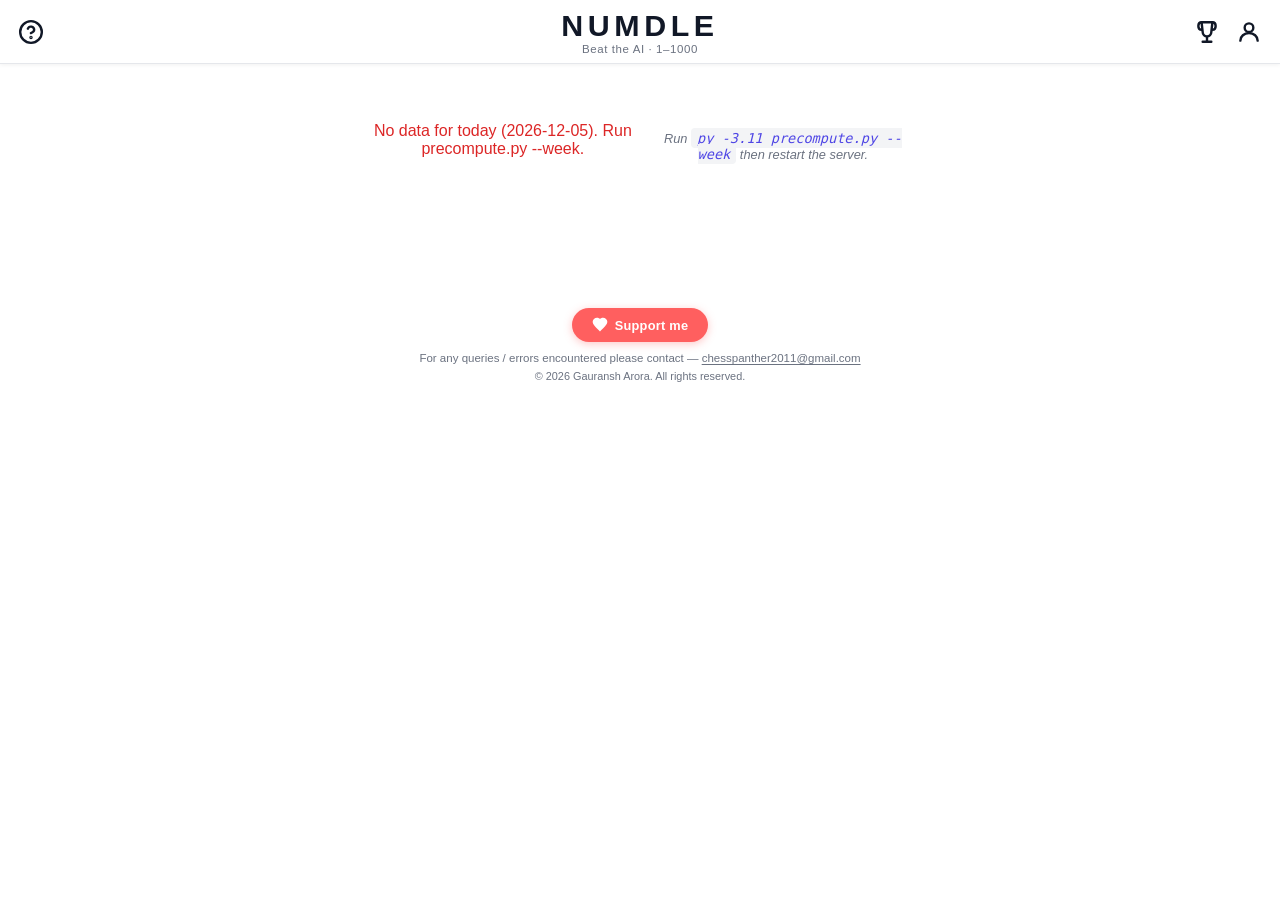
==== commit e31215d8: "fixesssss" ====
--- a/public/index.html
+++ b/public/index.html
@@ -201,6 +201,12 @@
         <button class="btn-banner-primary" id="wv-lb-btn" style="background:var(--green)">Leaderboard</button>
         <button class="btn-signup" id="wv-signup-btn" style="display:none">Save Score</button>
       </div>
+      <a class="wv-support-btn" href="https://ko-fi.com/panther14" target="_blank" rel="noopener">
+        <svg viewBox="0 0 24 24" fill="currentColor" width="14" height="14">
+          <path d="M12 21.593c-5.63-5.539-11-10.297-11-14.402C1 3.518 4.04 1 7.5 1c2.035 0 3.945.97 4.5 2.09C12.555 1.97 14.465 1 16.5 1 19.96 1 23 3.518 23 7.191c0 4.105-5.37 8.863-11 14.402z"/>
+        </svg>
+        Support me
+      </a>
     </div>
 
   </div>
@@ -334,16 +340,8 @@
   </div>
 </div>
 
-<!-- Floating support button -->
-<a class="donate-float" href="https://ko-fi.com/gauransharora" target="_blank" rel="noopener">
-  <svg viewBox="0 0 24 24" fill="currentColor" width="14" height="14">
-    <path d="M12 21.593c-5.63-5.539-11-10.297-11-14.402C1 3.518 4.04 1 7.5 1c2.035 0 3.945.97 4.5 2.09C12.555 1.97 14.465 1 16.5 1 19.96 1 23 3.518 23 7.191c0 4.105-5.37 8.863-11 14.402z"/>
-  </svg>
-  Support me
-</a>
-
 <footer class="site-footer">
-  <a class="donate-btn" href="https://ko-fi.com/gauransharora" target="_blank" rel="noopener">
+  <a class="donate-btn" href="https://ko-fi.com/panther14" target="_blank" rel="noopener">
     <svg viewBox="0 0 24 24" fill="currentColor" width="16" height="16">
       <path d="M12 21.593c-5.63-5.539-11-10.297-11-14.402C1 3.518 4.04 1 7.5 1c2.035 0 3.945.97 4.5 2.09C12.555 1.97 14.465 1 16.5 1 19.96 1 23 3.518 23 7.191c0 4.105-5.37 8.863-11 14.402z"/>
     </svg>
--- a/public/style.css
+++ b/public/style.css
@@ -837,25 +837,16 @@
   margin-top: 8px;
 }
 
-.donate-float {
-  position: fixed;
-  bottom: 18px;
-  right: 18px;
-  z-index: 40;
-  display: inline-flex;
-  align-items: center;
-  gap: 6px;
-  padding: 8px 16px;
-  border-radius: 99px;
-  background: #ff5f5f;
-  color: #fff;
-  font-size: .78rem;
-  font-weight: 600;
-  text-decoration: none;
-  box-shadow: 0 3px 12px rgba(255,95,95,.45);
+.wv-support-btn {
+  display: inline-flex; align-items: center; gap: 6px;
+  padding: 9px 22px; border-radius: 99px;
+  background: #ff5f5f; color: #fff;
+  font-size: .82rem; font-weight: 600; text-decoration: none;
+  box-shadow: 0 2px 8px rgba(255,95,95,.35);
   transition: transform .15s, box-shadow .15s;
-}
-.donate-float:hover { transform: translateY(-2px); box-shadow: 0 5px 16px rgba(255,95,95,.55); }
+  align-self: center; margin-top: 4px;
+}
+.wv-support-btn:hover { transform: translateY(-2px); box-shadow: 0 4px 14px rgba(255,95,95,.5); }
 
 .donate-btn {
   display: inline-flex;
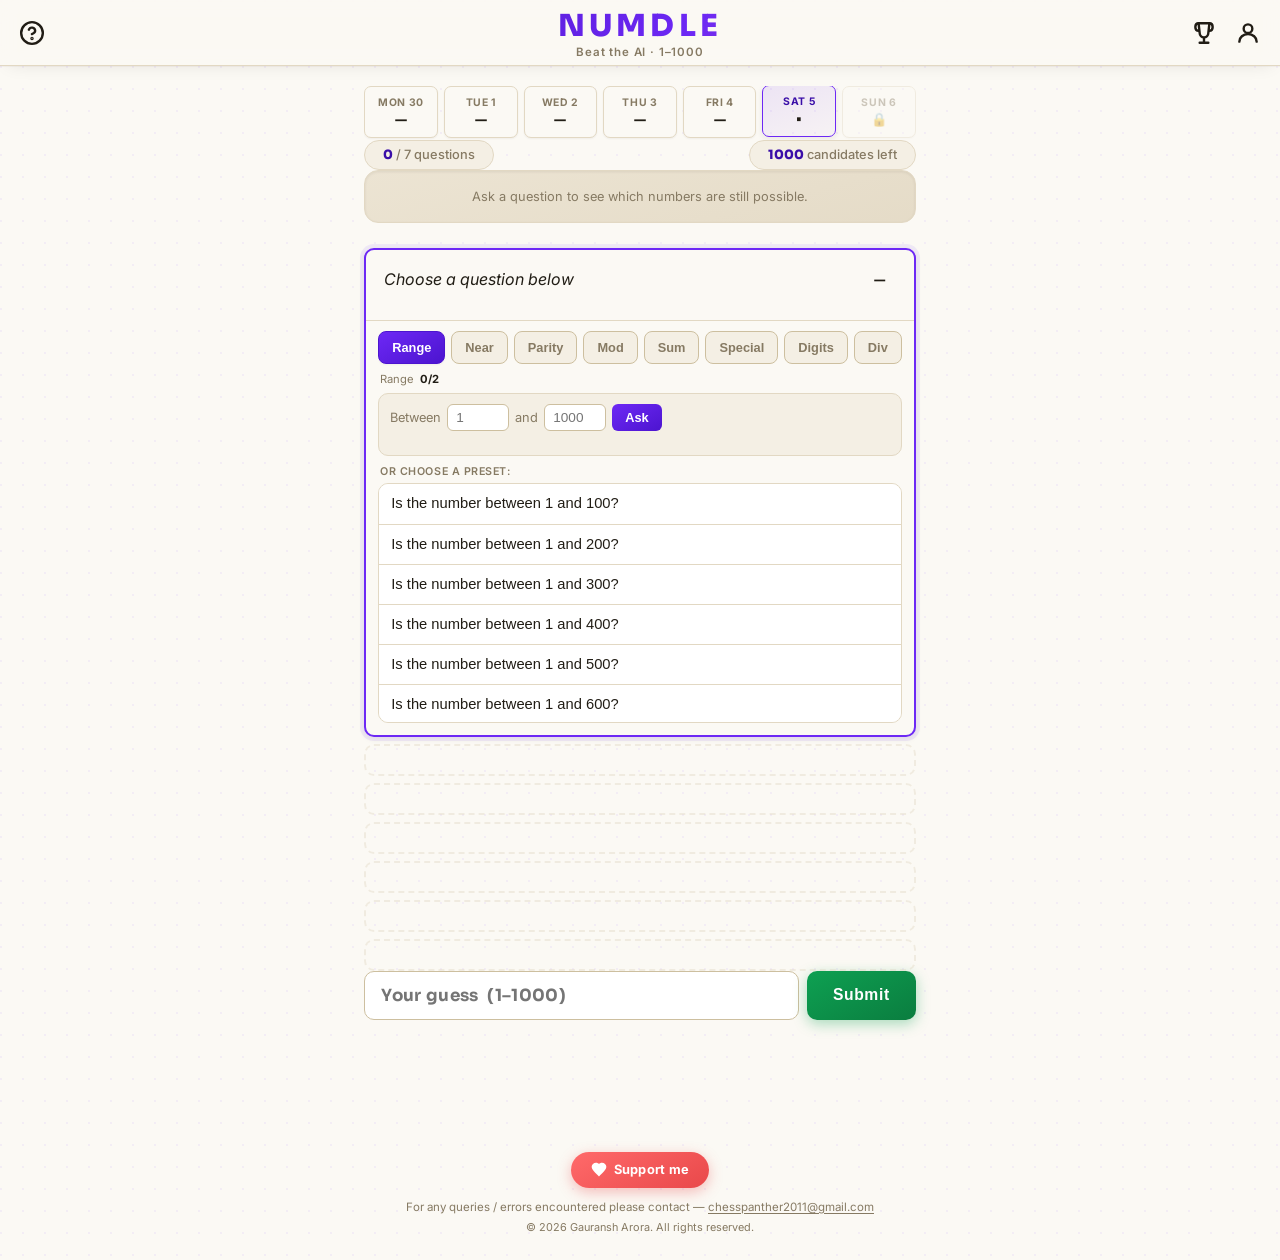
==== commit a6a50775: "style: redesign frontend with vibrant paper theme and fix q-row specificity bug Replace the flat whi" ====
--- a/public/index.html
+++ b/public/index.html
@@ -4,18 +4,20 @@
   <meta charset="UTF-8">
   <meta name="viewport" content="width=device-width, initial-scale=1.0">
   <title>Numdle</title>
+  <link rel="preconnect" href="https://fonts.googleapis.com">
+  <link rel="preconnect" href="https://fonts.gstatic.com" crossorigin>
+  <link href="https://fonts.googleapis.com/css2?family=Sora:wght@700;800;900&family=Inter:wght@400;500;600;700;800&display=swap" rel="stylesheet">
   <link rel="stylesheet" href="style.css">
   <script async src="https://pagead2.googlesyndication.com/pagead/js/adsbygoogle.js?client=ca-pub-8008891990486334" crossorigin="anonymous"></script>
 </head>
 <body>
 
-<!-- ── Left sidebar ad (desktop only) ── -->
+<!-- ── Left sidebar ad (desktop only, initialized after load) ── -->
 <div class="sidebar-ad" id="sidebar-ad">
   <ins class="adsbygoogle"
        style="display:inline-block;width:160px;height:600px"
        data-ad-client="ca-pub-8008891990486334"
        data-ad-slot="5535826885"></ins>
-  <script>(adsbygoogle = window.adsbygoogle || []).push({});</script>
 </div>
 
 <!-- ── Header ── -->
@@ -121,7 +123,7 @@
     </div>
   </div>
 
-  <!-- Leaderboard bottom ad -->
+  <!-- Leaderboard bottom ad (initialized when leaderboard is shown) -->
   <div class="lb-ad-bottom">
     <ins class="adsbygoogle"
          style="display:block"
@@ -129,7 +131,6 @@
          data-ad-slot="9798505524"
          data-ad-format="auto"
          data-full-width-responsive="true"></ins>
-    <script>(adsbygoogle = window.adsbygoogle || []).push({});</script>
   </div>
 </div>
 
@@ -201,7 +202,7 @@
         <button class="btn-banner-primary" id="wv-lb-btn" style="background:var(--green)">Leaderboard</button>
         <button class="btn-signup" id="wv-signup-btn" style="display:none">Save Score</button>
       </div>
-      <a class="wv-support-btn" href="https://ko-fi.com/panther14" target="_blank" rel="noopener">
+      <a class="wv-support-btn" href="https://ko-fi.com/gauransharora" target="_blank" rel="noopener">
         <svg viewBox="0 0 24 24" fill="currentColor" width="14" height="14">
           <path d="M12 21.593c-5.63-5.539-11-10.297-11-14.402C1 3.518 4.04 1 7.5 1c2.035 0 3.945.97 4.5 2.09C12.555 1.97 14.465 1 16.5 1 19.96 1 23 3.518 23 7.191c0 4.105-5.37 8.863-11 14.402z"/>
         </svg>
@@ -341,7 +342,7 @@
 </div>
 
 <footer class="site-footer">
-  <a class="donate-btn" href="https://ko-fi.com/panther14" target="_blank" rel="noopener">
+  <a class="donate-btn" href="https://ko-fi.com/gauransharora" target="_blank" rel="noopener">
     <svg viewBox="0 0 24 24" fill="currentColor" width="16" height="16">
       <path d="M12 21.593c-5.63-5.539-11-10.297-11-14.402C1 3.518 4.04 1 7.5 1c2.035 0 3.945.97 4.5 2.09C12.555 1.97 14.465 1 16.5 1 19.96 1 23 3.518 23 7.191c0 4.105-5.37 8.863-11 14.402z"/>
     </svg>
@@ -352,5 +353,24 @@
 </footer>
 
 <script src="game.js"></script>
+<script>
+  // Initialize sidebar ad after page load (only when visible on desktop)
+  window.addEventListener('load', function() {
+    var sidebar = document.getElementById('sidebar-ad');
+    if (sidebar && window.getComputedStyle(sidebar).display !== 'none') {
+      (adsbygoogle = window.adsbygoogle || []).push({});
+    }
+  });
+  // Initialize leaderboard bottom ad the first time the leaderboard is shown
+  var _lbAdPushed = false;
+  function initLbAd() {
+    if (_lbAdPushed) return;
+    var ins = document.querySelector('.lb-ad-bottom .adsbygoogle');
+    if (ins && ins.offsetWidth > 0) {
+      _lbAdPushed = true;
+      (adsbygoogle = window.adsbygoogle || []).push({});
+    }
+  }
+</script>
 </body>
 </html>
--- a/public/style.css
+++ b/public/style.css
@@ -1,75 +1,98 @@
 /* ── Tokens ─────────────────────────────────────────────────── */
 :root {
-  --bg:        #ffffff;
-  --surface:   #f9fafb;
-  --surface2:  #f3f4f6;
-  --border:    #e5e7eb;
-  --border2:   #d1d5db;
-  --text:      #111827;
-  --muted:     #6b7280;
-  --green:     #16a34a;
-  --green-lt:  #15803d;
-  --gold:      #b45309;
-  --gold-lt:   #d97706;
-  --absent:    #9ca3af;
-  --accent:    #4f46e5;
-  --accent2:   #4338ca;
-  --red:       #dc2626;
-  --r:         6px;
+  --bg:        #fbf9f4;
+  --surface:   #f4efe4;
+  --surface2:  #ece4d3;
+  --border:    #e2d8c3;
+  --border2:   #cdbf9f;
+  --text:      #211d15;
+  --muted:     #867a63;
+  --green:     #0ea052;
+  --green-lt:  #0a7d3f;
+  --gold:      #e08a00;
+  --gold-lt:   #f5a300;
+  --absent:    #9a9078;
+  --accent:    #6d28f5;
+  --accent2:   #4c14cf;
+  --accent-ink:#3a0ea8;
+  --accent-glow: rgba(109,40,245,.35);
+  --red:       #e8294a;
+  --r:         10px;
+  --r-sm:      7px;
+  --shadow-xs: 0 1px 2px rgba(33,24,9,.05);
+  --shadow-sm: 0 2px 6px rgba(33,24,9,.08);
+  --shadow-md: 0 8px 24px rgba(33,24,9,.10);
+  --shadow-lg: 0 20px 54px rgba(33,24,9,.18);
+  --font-display: 'Sora', 'Clear Sans', sans-serif;
+  --font-body: 'Inter', 'Helvetica Neue', Arial, sans-serif;
 }
 
 *, *::before, *::after { box-sizing: border-box; margin: 0; padding: 0; }
 html { height: 100%; overflow-x: hidden; }
 body {
   background: var(--bg); color: var(--text);
-  font-family: 'Clear Sans', 'Helvetica Neue', Arial, sans-serif;
+  font-family: var(--font-body);
   min-height: 100%; display: flex; flex-direction: column; align-items: center;
   overflow-x: hidden; width: 100%;
+  background-image:
+    radial-gradient(circle at 1px 1px, rgba(109,40,245,.055) 1px, transparent 0);
+  background-size: 22px 22px;
+}
+:focus-visible {
+  outline: 2.5px solid var(--accent);
+  outline-offset: 2px;
+  border-radius: 4px;
 }
 
 /* ── Header ── */
 .hdr {
-  width: 100%; border-bottom: 1px solid var(--border);
+  width: 100%; border-bottom: 1.5px solid var(--border);
   display: flex; align-items: center; justify-content: space-between;
-  padding: 0 12px; height: 56px; position: sticky; top: 0; z-index: 50;
-  background: #fff; box-shadow: 0 1px 4px rgba(0,0,0,.06);
+  padding: 0 12px; height: 58px; position: sticky; top: 0; z-index: 50;
+  background: rgba(251,249,244,.92); backdrop-filter: blur(10px) saturate(1.1);
+  box-shadow: 0 1px 0 rgba(33,24,9,.03), 0 6px 18px -8px rgba(33,24,9,.1);
 }
 .hdr-center { text-align: center; flex: 1; }
 .hdr-center h1 {
-  font-size: 1.55rem; font-weight: 900; letter-spacing: .15em; color: var(--text);
-}
-.hdr-sub  { font-size: .65rem; color: var(--muted); letter-spacing: .05em; }
+  font-family: var(--font-display);
+  font-size: 1.55rem; font-weight: 900; letter-spacing: .14em;
+  background: linear-gradient(120deg, var(--accent-ink) 0%, var(--accent) 55%, var(--gold-lt) 120%);
+  -webkit-background-clip: text; background-clip: text; color: transparent;
+}
+.hdr-sub  { font-size: .65rem; color: var(--muted); letter-spacing: .07em; font-weight: 600; }
 .hdr-side { display: flex; align-items: center; gap: 4px; width: 80px; }
 .hdr-right { justify-content: flex-end; }
 
 .icon-btn {
   background: none; border: none; color: var(--text); cursor: pointer;
-  padding: 6px; border-radius: 4px; display: flex; align-items: center;
-  transition: background .15s;
-}
-.icon-btn:hover { background: var(--surface2); }
+  padding: 7px; border-radius: 8px; display: flex; align-items: center;
+  transition: background .15s ease, color .15s ease, transform .12s ease;
+}
+.icon-btn:hover { background: var(--surface2); color: var(--accent-ink); transform: translateY(-1px); }
+.icon-btn:active { transform: translateY(0) scale(.94); }
 .icon-btn svg { width: 22px; height: 22px; }
 
 /* ── Toasts ── */
 #toast-rack {
-  position: fixed; top: 64px; left: 50%; transform: translateX(-50%);
+  position: fixed; top: 68px; left: 50%; transform: translateX(-50%);
   display: flex; flex-direction: column; align-items: center; gap: 8px;
   z-index: 200; pointer-events: none;
 }
 .toast {
   background: var(--text); color: #fff;
   font-size: .85rem; font-weight: 700;
-  padding: 10px 18px; border-radius: 6px;
-  animation: toastIn .2s ease, toastOut .3s ease 2s forwards;
+  padding: 10px 18px; border-radius: 10px;
+  box-shadow: var(--shadow-md);
+  animation: toastIn .22s cubic-bezier(.16,1,.3,1), toastOut .3s ease 2s forwards;
 }
 .toast.error { background: var(--red); color: #fff; }
-@keyframes toastIn  { from { opacity:0; transform:translateY(-8px) } to { opacity:1; transform:none } }
+@keyframes toastIn  { from { opacity:0; transform:translateY(-10px) scale(.97) } to { opacity:1; transform:none } }
 @keyframes toastOut { from { opacity:1 } to { opacity:0; transform:translateY(-4px) } }
 
 /* ── Loading / error ── */
 #app {
-  width: 100%; max-width: 500px; padding: 12px 12px 60px;
-  display: flex; flex-direction: column; align-items: center; gap: 14px;
+  width: 100%; max-width: 500px; padding: 14px 12px 60px;
+  display: flex; flex-direction: column; align-items: center; gap: 16px;
 }
 .loading-screen {
   display: flex; flex-direction: column; align-items: center;
@@ -90,21 +113,22 @@
 
 /* ── Week strip ── */
 .week-strip {
-  display: flex; gap: 5px; width: 100%; overflow-x: auto;
+  display: flex; gap: 6px; width: 100%; overflow-x: auto;
   padding-bottom: 2px; scrollbar-width: none;
 }
 .week-strip::-webkit-scrollbar { display: none; }
 .day-pill {
   flex: 1; min-width: 46px; display: flex; flex-direction: column;
-  align-items: center; gap: 2px; padding: 6px 4px;
-  border: 1px solid var(--border); border-radius: var(--r);
+  align-items: center; gap: 2px; padding: 7px 4px;
+  border: 1.5px solid var(--border); border-radius: var(--r-sm);
   font-size: .62rem; color: var(--muted); cursor: default;
-  background: var(--bg); transition: border-color .2s;
+  background: var(--bg); transition: border-color .2s, transform .15s;
+  box-shadow: var(--shadow-xs);
 }
 .day-pill .dp-name  { font-weight: 700; font-size: .58rem; text-transform: uppercase; letter-spacing: .06em; }
-.day-pill .dp-score { font-size: .72rem; font-weight: 700; color: var(--text); }
-.day-pill.dp-today  { border-color: var(--accent); background: rgba(79,70,229,.06); }
-.day-pill.dp-today .dp-name { color: var(--accent); }
+.day-pill .dp-score { font-family: var(--font-display); font-size: .74rem; font-weight: 800; color: var(--text); }
+.day-pill.dp-today  { border-color: var(--accent); background: linear-gradient(160deg, rgba(109,40,245,.1), rgba(109,40,245,.03)); transform: translateY(-1px); box-shadow: var(--shadow-sm); }
+.day-pill.dp-today .dp-name { color: var(--accent-ink); }
 .day-pill.dp-past   { border-color: var(--border); }
 .day-pill.dp-future { opacity: .4; }
 
@@ -114,30 +138,31 @@
   width: 100%; gap: 8px;
 }
 .status-pill {
-  font-size: .72rem; color: var(--muted);
-  border: 1px solid var(--border); border-radius: 20px;
-  padding: 4px 14px; background: var(--surface);
+  font-size: .72rem; color: var(--muted); font-weight: 500;
+  border: 1.5px solid var(--border); border-radius: 20px;
+  padding: 5px 14px; background: var(--surface);
 }
 .status-pill #qs-used,
-.status-pill #cands-left { font-weight: 700; color: var(--text); }
+.status-pill #cands-left { font-family: var(--font-display); font-weight: 800; color: var(--accent-ink); }
 .cand-pill { margin-left: auto; }
 
 /* ── Candidate grid ── */
-.candidate-section { width: 100%; display: flex; flex-direction: column; gap: 6px; }
+.candidate-section { width: 100%; display: flex; flex-direction: column; gap: 7px; }
 
 .candidate-grid {
   display: flex;
   flex-wrap: wrap;
   gap: 5px;
-  padding: 10px;
+  padding: 12px;
   min-height: 52px;
   max-height: 220px;
   overflow-y: auto;
   overflow-x: hidden;
   scrollbar-width: none;
-  border-radius: 10px;
-  border: 1px solid var(--border);
-  background: var(--border2);
+  border-radius: 14px;
+  border: 1.5px solid var(--border);
+  background: linear-gradient(165deg, var(--surface2) 0%, var(--border) 140%);
+  box-shadow: inset 0 1px 3px rgba(33,24,9,.08);
 }
 .candidate-grid::-webkit-scrollbar { display: none; }
 
@@ -147,14 +172,16 @@
   justify-content: center;
   min-width: 34px;
   padding: 3px 7px;
-  border-radius: 6px;
-  background: var(--accent2);
+  border-radius: 7px;
+  background: linear-gradient(160deg, var(--accent) 0%, var(--accent2) 100%);
   color: #fff;
+  font-family: var(--font-display);
   font-size: .75rem;
   font-weight: 700;
   font-variant-numeric: tabular-nums;
   letter-spacing: -.01em;
   line-height: 1;
+  box-shadow: 0 1px 2px rgba(45,26,143,.3);
 }
 
 .cand-placeholder {
@@ -172,19 +199,20 @@
 }
 
 /* ── Question board ── */
-.board { display: flex; flex-direction: column; gap: 6px; width: 100%; }
+.board { display: flex; flex-direction: column; gap: 7px; width: 100%; }
 
 .q-row {
   display: flex; align-items: center; justify-content: space-between;
   gap: 10px; border: 2px solid var(--border); border-radius: var(--r);
-  padding: 11px 14px; min-height: 52px; transition: border-color .2s;
-  background: var(--bg);
-}
-.q-row--empty { border-style: dashed; opacity: .45; padding: 0; min-height: 32px; background: transparent; }
-.q-row--active {
+  padding: 11px 14px; min-height: 52px; transition: border-color .2s, box-shadow .2s;
+  background: var(--bg); box-shadow: var(--shadow-xs);
+}
+.q-row.q-row--empty { border-style: dashed; opacity: .4; padding: 0; min-height: 32px; background: transparent; box-shadow: none; }
+.q-row.q-row--active {
   border-color: var(--accent); border-style: solid;
   flex-direction: column; align-items: stretch;
   padding: 0; min-height: unset; background: var(--bg);
+  box-shadow: 0 0 0 4px rgba(109,40,245,.08), var(--shadow-sm);
 }
 
 /* Header inside active row */
@@ -200,20 +228,20 @@
   border-top: 1px solid var(--border);
 }
 .type-tabs {
-  display: flex; gap: 5px; overflow-x: auto; padding: 0 0 8px;
+  display: flex; gap: 6px; overflow-x: auto; padding: 0 0 8px;
   scrollbar-width: none;
 }
 .type-tabs::-webkit-scrollbar { display: none; }
 .type-tab {
-  flex: 0 0 auto; min-height: 28px; padding: 0 9px;
-  border: 1px solid var(--border2); border-radius: 6px;
+  flex: 0 0 auto; min-height: 29px; padding: 0 10px;
+  border: 1.5px solid var(--border2); border-radius: 8px;
   color: var(--muted); background: var(--surface);
   font-size: .73rem; font-weight: 600; cursor: pointer;
-  transition: background .12s, color .12s, border-color .12s;
+  transition: background .12s, color .12s, border-color .12s, transform .1s;
   white-space: nowrap;
 }
-.type-tab:hover { background: var(--surface2); color: var(--text); }
-.type-tab.selected { color: #fff; background: var(--accent2); border-color: var(--accent2); }
+.type-tab:hover { background: var(--surface2); color: var(--text); transform: translateY(-1px); }
+.type-tab.selected { color: #fff; background: linear-gradient(150deg, var(--accent), var(--accent2)); border-color: var(--accent2); box-shadow: var(--shadow-xs); }
 
 .picker-meta {
   display: flex; align-items: center; justify-content: space-between;
@@ -224,8 +252,8 @@
 
 /* Custom fill-in-the-blank form */
 .custom-q {
-  background: var(--surface); border: 1px solid var(--border);
-  border-radius: 8px; padding: 9px 11px 8px; margin-bottom: 8px;
+  background: var(--surface); border: 1.5px solid var(--border);
+  border-radius: 10px; padding: 10px 11px 9px; margin-bottom: 9px;
 }
 .custom-row {
   display: flex; flex-wrap: wrap; align-items: center; gap: 5px 6px;
@@ -235,21 +263,22 @@
 }
 .custom-sep.no-mod { color: var(--gold); font-weight: 700; font-size: .72rem; }
 .custom-in {
-  width: 68px; background: #fff; border: 1px solid var(--border2);
-  border-radius: 5px; color: var(--text); font-size: .85rem;
-  padding: 5px 8px; outline: none; transition: border-color .15s;
+  width: 68px; background: #fff; border: 1.5px solid var(--border2);
+  border-radius: 6px; color: var(--text); font-size: .85rem;
+  padding: 5px 8px; outline: none; transition: border-color .15s, box-shadow .15s;
   -moz-appearance: textfield;
 }
 .custom-in::-webkit-outer-spin-button,
 .custom-in::-webkit-inner-spin-button { -webkit-appearance: none; margin: 0; }
-.custom-in:focus { border-color: var(--accent); box-shadow: 0 0 0 2px rgba(79,70,229,.15); }
+.custom-in:focus { border-color: var(--accent); box-shadow: 0 0 0 3px rgba(109,40,245,.15); }
 .custom-ask-btn {
-  background: var(--accent2); color: #fff; border: none;
-  border-radius: 5px; padding: 5px 12px; font-size: .8rem;
+  background: linear-gradient(150deg, var(--accent), var(--accent2)); color: #fff; border: none;
+  border-radius: 6px; padding: 6px 13px; font-size: .8rem;
   font-weight: 700; cursor: pointer; white-space: nowrap;
-  transition: background .12s;
-}
-.custom-ask-btn:hover:not(:disabled) { background: var(--accent); }
+  transition: filter .12s, transform .1s;
+}
+.custom-ask-btn:hover:not(:disabled) { filter: brightness(1.08); }
+.custom-ask-btn:active:not(:disabled) { transform: scale(.96); }
 .custom-ask-btn:disabled { background: var(--surface2); color: var(--muted); cursor: not-allowed; }
 .custom-err {
   font-size: .7rem; color: var(--red); min-height: 1em;
@@ -257,19 +286,19 @@
 }
 .preset-divider {
   font-size: .67rem; color: var(--muted); letter-spacing: .05em;
-  text-transform: uppercase; padding: 0 2px 5px;
+  text-transform: uppercase; padding: 0 2px 5px; font-weight: 600;
 }
 
 /* Preset question list */
 .question-list {
   max-height: 200px; overflow-y: auto;
-  border: 1px solid var(--border); border-radius: 8px;
+  border: 1.5px solid var(--border); border-radius: 10px;
   background: #fff;
   scrollbar-width: thin; scrollbar-color: var(--border) transparent;
 }
 .q-item {
   display: flex; align-items: center; justify-content: space-between;
-  gap: 10px; width: 100%; min-height: 34px; padding: 7px 10px;
+  gap: 10px; width: 100%; min-height: 36px; padding: 8px 10px;
   color: var(--text); background: transparent;
   border: none; text-align: left; cursor: pointer;
   transition: background .1s;
@@ -280,20 +309,21 @@
 .q-item-text { font-size: .83rem; flex: 1; line-height: 1.3; }
 .q-item-tag {
   font-size: .62rem; font-weight: 700; color: var(--muted);
-  border: 1px solid var(--border); border-radius: 4px;
+  border: 1px solid var(--border); border-radius: 5px;
   padding: 1px 5px; white-space: nowrap; flex-shrink: 0;
   font-style: normal;
 }
 
 /* Row color states */
-.q-row--yes { border-color: var(--green);  background: rgba(22,163,74,.07);  }
-.q-row--no  { border-color: var(--absent); background: rgba(156,163,175,.1); }
-.q-row--num { border-color: var(--gold);   background: rgba(180,83,9,.07);   }
+.q-row--yes { border-color: var(--green);  background: rgba(21,128,61,.07);  }
+.q-row--no  { border-color: var(--absent); background: rgba(154,144,120,.1); }
+.q-row--num { border-color: var(--gold);   background: rgba(168,101,14,.07); }
 
 .q-text { font-size: .88rem; flex: 1; line-height: 1.4; color: var(--text); }
 .q-ans {
+  font-family: var(--font-display);
   font-size: .78rem; font-weight: 800; letter-spacing: .06em;
-  padding: 3px 10px; border-radius: 4px; white-space: nowrap; flex-shrink: 0;
+  padding: 3px 10px; border-radius: 6px; white-space: nowrap; flex-shrink: 0;
 }
 .q-row--yes .q-ans { background: var(--green);  color: #fff; }
 .q-row--no  .q-ans { background: var(--absent); color: #fff; }
@@ -301,32 +331,36 @@
 
 /* ── Game-over banner ── */
 .game-over-banner {
-  width: 100%; border-radius: var(--r);
-  background: linear-gradient(135deg, #eef2ff 0%, #fafafa 100%);
+  width: 100%; border-radius: 16px;
+  background: linear-gradient(145deg, #f1ecff 0%, #fdfbf5 70%);
   border: 1.5px solid var(--accent);
-  padding: 18px 20px; text-align: center;
-  display: flex; flex-direction: column; align-items: center; gap: 10px;
+  padding: 20px 22px; text-align: center;
+  display: flex; flex-direction: column; align-items: center; gap: 11px;
+  box-shadow: var(--shadow-md);
 }
 .game-over-banner h2 {
-  font-size: 1.05rem; font-weight: 800; color: var(--text);
+  font-family: var(--font-display);
+  font-size: 1.1rem; font-weight: 800; color: var(--text);
   letter-spacing: .02em;
 }
 .game-over-banner p  { font-size: .84rem; color: var(--muted); line-height: 1.5; }
 .game-over-banner .banner-date {
-  font-size: .72rem; font-weight: 700; color: var(--accent);
-  background: rgba(79,70,229,.1); padding: 3px 12px; border-radius: 20px;
+  font-size: .72rem; font-weight: 700; color: var(--accent-ink);
+  background: rgba(109,40,245,.1); padding: 3px 12px; border-radius: 20px;
 }
 .banner-btns { display: flex; gap: 8px; flex-wrap: wrap; justify-content: center; }
 .btn-banner-primary {
-  background: var(--accent2); color: #fff; border: none;
-  border-radius: var(--r); padding: 10px 20px; font-size: .85rem;
-  font-weight: 700; cursor: pointer; transition: background .15s;
-}
-.btn-banner-primary:hover { background: var(--accent); }
+  background: linear-gradient(150deg, var(--accent), var(--accent2)); color: #fff; border: none;
+  border-radius: var(--r); padding: 11px 20px; font-size: .85rem;
+  font-weight: 700; cursor: pointer; transition: filter .15s, transform .1s;
+  box-shadow: 0 4px 14px var(--accent-glow);
+}
+.btn-banner-primary:hover { filter: brightness(1.07); transform: translateY(-1px); }
+.btn-banner-primary:active { transform: translateY(0) scale(.98); }
 .btn-banner-secondary {
-  background: var(--surface2); color: var(--text); border: 1px solid var(--border2);
-  border-radius: var(--r); padding: 9px 18px; font-size: .85rem; font-weight: 600;
-  cursor: pointer; transition: background .15s;
+  background: var(--surface2); color: var(--text); border: 1.5px solid var(--border2);
+  border-radius: var(--r); padding: 10px 18px; font-size: .85rem; font-weight: 600;
+  cursor: pointer; transition: background .15s, border-color .15s;
 }
 .btn-banner-secondary:hover { background: var(--surface); border-color: var(--accent); }
 
@@ -337,22 +371,24 @@
 .text-input {
   flex: 1; background: #fff; border: 1.5px solid var(--border2);
   border-radius: var(--r); color: var(--text); font-size: .95rem;
-  padding: 11px 14px; outline: none; transition: border-color .2s;
-}
-.text-input:focus { border-color: var(--accent); box-shadow: 0 0 0 3px rgba(79,70,229,.1); }
+  padding: 12px 14px; outline: none; transition: border-color .2s, box-shadow .2s;
+  font-family: var(--font-body);
+}
+.text-input:focus { border-color: var(--accent); box-shadow: 0 0 0 4px rgba(109,40,245,.12); }
 .text-input:disabled { opacity: .45; cursor: not-allowed; background: var(--surface2); }
-.num-input { font-size: 1rem; }
+.num-input { font-family: var(--font-display); font-weight: 700; font-size: 1.05rem; letter-spacing: .02em; }
 
 .btn-ask {
-  background: var(--accent2); color: #fff; border: none;
-  border-radius: var(--r); padding: 11px 20px; font-size: .9rem;
+  background: linear-gradient(150deg, var(--accent), var(--accent2)); color: #fff; border: none;
+  border-radius: var(--r); padding: 12px 22px; font-size: .9rem;
   font-weight: 700; cursor: pointer; letter-spacing: .04em;
-  transition: background .15s; white-space: nowrap; flex-shrink: 0;
-}
-.btn-ask:hover    { background: var(--accent); }
-.btn-ask:disabled { background: var(--surface2); color: var(--muted); cursor: not-allowed; }
-.btn-submit { background: var(--green); }
-.btn-submit:hover { background: var(--green-lt); }
+  transition: filter .15s, transform .1s; white-space: nowrap; flex-shrink: 0;
+  box-shadow: 0 4px 14px var(--accent-glow);
+}
+.btn-ask:hover    { filter: brightness(1.07); transform: translateY(-1px); }
+.btn-ask:active   { transform: translateY(0) scale(.98); }
+.btn-ask:disabled { background: var(--surface2); color: var(--muted); cursor: not-allowed; box-shadow: none; transform: none; }
+.btn-submit { background: linear-gradient(150deg, var(--green), var(--green-lt)); box-shadow: 0 4px 14px rgba(14,160,82,.35); }
 
 .form-error { color: var(--red); font-size: .8rem; min-height: 16px; }
 
@@ -361,7 +397,7 @@
 ════════════════════════════════════════ */
 .modal-back {
   position: fixed; inset: 0; z-index: 100;
-  background: rgba(0,0,0,.45); backdrop-filter: blur(3px);
+  background: rgba(20,14,5,.5); backdrop-filter: blur(4px);
   display: flex; align-items: center; justify-content: center;
   padding: 16px;
   animation: fadeIn .18s ease;
@@ -371,31 +407,32 @@
 
 .modal {
   background: #fff; border: 1px solid var(--border);
-  border-radius: 10px; width: 100%; max-width: 440px;
+  border-radius: 16px; width: 100%; max-width: 440px;
   max-height: 90vh; overflow-y: auto;
-  box-shadow: 0 8px 32px rgba(0,0,0,.12);
-  animation: slideUp .2s ease;
+  box-shadow: var(--shadow-lg);
+  animation: slideUp .22s cubic-bezier(.16,1,.3,1);
 }
 .modal-wide    { max-width: 540px; }
 .modal-results { max-width: 480px; }
-@keyframes slideUp { from { transform:translateY(18px); opacity:0 } to { transform:none; opacity:1 } }
+@keyframes slideUp { from { transform:translateY(22px) scale(.98); opacity:0 } to { transform:none; opacity:1 } }
 
 .modal-hdr {
   display: flex; align-items: center; justify-content: center;
-  position: relative; padding: 16px 20px 12px;
+  position: relative; padding: 18px 20px 13px;
   border-bottom: 1px solid var(--border);
 }
 .modal-hdr h2 {
-  font-size: 1rem; letter-spacing: .15em; text-transform: uppercase; color: var(--text);
+  font-family: var(--font-display);
+  font-size: 1rem; letter-spacing: .13em; text-transform: uppercase; color: var(--text);
 }
 .modal-x {
   position: absolute; right: 12px; top: 50%; transform: translateY(-50%);
   background: none; border: none; color: var(--muted); font-size: 1.1rem;
-  cursor: pointer; padding: 4px 6px; border-radius: 4px; transition: color .15s;
-}
-.modal-x:hover { color: var(--text); }
-
-.modal-body { padding: 16px 20px 20px; display: flex; flex-direction: column; gap: 14px; }
+  cursor: pointer; padding: 5px 7px; border-radius: 6px; transition: color .15s, background .15s;
+}
+.modal-x:hover { color: var(--text); background: var(--surface2); }
+
+.modal-body { padding: 18px 20px 22px; display: flex; flex-direction: column; gap: 15px; }
 .modal-body p, .modal-body ul { font-size: .88rem; color: var(--muted); line-height: 1.6; }
 .modal-body ul { padding-left: 18px; }
 .modal-body strong { color: var(--text); }
@@ -405,7 +442,7 @@
 .rule-tile {
   min-width: 54px; height: 42px; display: flex; align-items: center;
   justify-content: center; font-weight: 800; font-size: .82rem;
-  border-radius: var(--r); flex-shrink: 0;
+  border-radius: var(--r-sm); flex-shrink: 0; font-family: var(--font-display);
 }
 .rule-tile.yes { background: var(--green);  color: #fff; }
 .rule-tile.no  { background: var(--absent); color: #fff; }
@@ -414,7 +451,7 @@
 
 /* ── Leaderboard modal ── */
 .section-label {
-  font-size: .68rem; text-transform: uppercase; letter-spacing: .12em; color: var(--muted);
+  font-size: .68rem; text-transform: uppercase; letter-spacing: .12em; color: var(--muted); font-weight: 700;
 }
 .table-wrap { overflow-x: auto; }
 .weekly-table { width: 100%; border-collapse: collapse; font-size: .82rem; }
@@ -425,8 +462,8 @@
 }
 .weekly-table td { padding: 8px; border-bottom: 1px solid var(--border); color: var(--text); }
 .weekly-table tr:last-child td { border-bottom: none; }
-.today-row td { background: rgba(79,70,229,.05); font-weight: 600; }
-.play-link { color: var(--accent); text-decoration: none; font-weight: 700; }
+.today-row td { background: rgba(109,40,245,.05); font-weight: 600; }
+.play-link { color: var(--accent-ink); text-decoration: none; font-weight: 700; }
 .dist-badge { color: var(--green); font-weight: 700; }
 
 .lb-table { width: 100%; border-collapse: collapse; font-size: .84rem; }
@@ -437,11 +474,11 @@
 }
 .lb-table td { padding: 9px 8px; border-bottom: 1px solid var(--border); color: var(--text); }
 .lb-table tr:last-child td { border-bottom: none; }
-.lb-me td { background: rgba(79,70,229,.06); }
+.lb-me td { background: rgba(109,40,245,.06); }
 .lb-rank   { font-weight: 800; color: var(--muted); font-size: .8rem; }
-.lb-gold   { color: #d4a017; }
-.lb-silver { color: #888; }
-.lb-bronze { color: #a05c28; }
+.lb-gold   { color: #c2900f; }
+.lb-silver { color: #8c8370; }
+.lb-bronze { color: #a0652b; }
 .lb-cta    { text-align: center; }
 
 /* ── Auth modal ── */
@@ -450,45 +487,48 @@
 .auth-welcome { font-size: .9rem; color: var(--muted); }
 .auth-welcome strong { color: var(--text); }
 .btn-secondary {
-  background: var(--surface2); color: var(--text); border: 1px solid var(--border2);
+  background: var(--surface2); color: var(--text); border: 1.5px solid var(--border2);
   border-radius: var(--r); padding: 10px 18px; font-size: .85rem; font-weight: 600;
   cursor: pointer; transition: background .15s;
 }
 .btn-secondary:hover { background: var(--border); }
 .btn-link {
-  background: none; border: none; color: var(--accent);
-  font-size: .8rem; cursor: pointer; padding: 4px 0; text-align: center;
+  background: none; border: none; color: var(--accent-ink);
+  font-size: .8rem; cursor: pointer; padding: 4px 0; text-align: center; font-weight: 600;
 }
 .btn-link:hover { text-decoration: underline; }
 
 /* ── Results modal ── */
 .reveal-box {
-  text-align: center; padding: 18px;
-  background: linear-gradient(135deg, #eef2ff 0%, #f9fafb 100%);
-  border: 1px solid rgba(79,70,229,.2);
-  border-radius: var(--r);
-}
-.reveal-label { font-size: .65rem; text-transform: uppercase; letter-spacing: .14em; color: var(--muted); }
+  text-align: center; padding: 20px;
+  background: linear-gradient(150deg, #f1ecff 0%, #fdfbf5 80%);
+  border: 1.5px solid rgba(109,40,245,.22);
+  border-radius: 14px;
+}
+.reveal-label { font-size: .65rem; text-transform: uppercase; letter-spacing: .14em; color: var(--muted); font-weight: 700; }
 .reveal-num {
-  font-size: 3.2rem; font-weight: 900; margin-top: 4px;
-  color: var(--accent2);
+  font-family: var(--font-display);
+  font-size: 3.4rem; font-weight: 900; margin-top: 4px;
+  background: linear-gradient(120deg, var(--accent-ink), var(--accent));
+  -webkit-background-clip: text; background-clip: text; color: transparent;
 }
 .vs-row { display: flex; align-items: stretch; gap: 0; }
 .vs-label {
   display: flex; align-items: center; padding: 0 10px;
+  font-family: var(--font-display);
   font-size: .72rem; font-weight: 900; color: var(--muted);
 }
 .score-card {
-  flex: 1; border: 2px solid var(--border); border-radius: var(--r);
-  padding: 14px 10px; display: flex; flex-direction: column;
+  flex: 1; border: 2px solid var(--border); border-radius: 12px;
+  padding: 15px 10px; display: flex; flex-direction: column;
   align-items: center; gap: 4px; background: #fff;
   transition: border-color .3s, background .3s;
 }
-.score-card.winner { border-color: var(--gold-lt); background: rgba(180,83,9,.05); }
+.score-card.winner { border-color: var(--gold-lt); background: rgba(168,101,14,.05); box-shadow: var(--shadow-sm); }
 .score-card.loser  { opacity: .5; }
-.score-card.tie    { border-color: var(--accent); background: rgba(79,70,229,.04); }
-.score-who  { font-size: .62rem; text-transform: uppercase; letter-spacing: .14em; color: var(--muted); }
-.score-num  { font-size: 2rem; font-weight: 800; color: var(--text); }
+.score-card.tie    { border-color: var(--accent); background: rgba(109,40,245,.04); }
+.score-who  { font-size: .62rem; text-transform: uppercase; letter-spacing: .14em; color: var(--muted); font-weight: 700; }
+.score-num  { font-family: var(--font-display); font-size: 2rem; font-weight: 800; color: var(--text); }
 .score-dist { font-size: .75rem; color: var(--muted); }
 .score-badge{ font-size: .8rem; font-weight: 700; color: var(--text); }
 .results-msg { text-align: center; font-size: .9rem; color: var(--muted); line-height: 1.5; }
@@ -496,39 +536,41 @@
 
 /* Tomorrow box (in results modal) */
 .tomorrow-box {
-  background: linear-gradient(135deg, #fffbeb 0%, #fff 100%);
+  background: linear-gradient(150deg, #fdf3e3 0%, #fff 85%);
   border: 1.5px solid var(--gold-lt); border-radius: var(--r);
-  padding: 14px 16px; text-align: center; display: flex;
+  padding: 15px 16px; text-align: center; display: flex;
   flex-direction: column; align-items: center; gap: 8px;
 }
 .tomorrow-box .tmr-icon { font-size: 1.6rem; }
 .tomorrow-box .tmr-title {
+  font-family: var(--font-display);
   font-weight: 800; font-size: .95rem; color: var(--text);
 }
 .tomorrow-box .tmr-sub { font-size: .8rem; color: var(--muted); }
 
 /* Sign-up CTA (in results modal) */
 .results-signup {
-  background: rgba(79,70,229,.06); border: 1.5px dashed var(--accent);
-  border-radius: var(--r); padding: 14px 16px; text-align: center;
+  background: rgba(109,40,245,.06); border: 1.5px dashed var(--accent);
+  border-radius: var(--r); padding: 15px 16px; text-align: center;
   display: flex; flex-direction: column; align-items: center; gap: 8px;
 }
 .results-signup p { font-size: .84rem; color: var(--text); font-weight: 600; }
 .results-signup small { font-size: .75rem; color: var(--muted); }
 .btn-signup {
-  background: var(--accent2); color: #fff; border: none;
-  border-radius: var(--r); padding: 10px 24px; font-size: .88rem;
-  font-weight: 700; cursor: pointer; transition: background .15s;
-}
-.btn-signup:hover { background: var(--accent); }
+  background: linear-gradient(150deg, var(--accent), var(--accent2)); color: #fff; border: none;
+  border-radius: var(--r); padding: 11px 24px; font-size: .88rem;
+  font-weight: 700; cursor: pointer; transition: filter .15s, transform .1s;
+  box-shadow: 0 4px 14px var(--accent-glow);
+}
+.btn-signup:hover { filter: brightness(1.07); transform: translateY(-1px); }
 
 .unique-note {
-  background: rgba(22,163,74,.07); border: 1px solid rgba(22,163,74,.3);
+  background: rgba(21,128,61,.07); border: 1px solid rgba(21,128,61,.3);
   border-radius: var(--r); padding: 10px 14px; font-size: .82rem;
   color: var(--green);
 }
-.ai-walk { background: var(--surface); border: 1px solid var(--border); border-radius: var(--r); padding: 12px; }
-.ai-walk-hdr { font-size: .68rem; text-transform: uppercase; letter-spacing: .12em; color: var(--muted); margin-bottom: 8px; }
+.ai-walk { background: var(--surface); border: 1.5px solid var(--border); border-radius: var(--r); padding: 13px; }
+.ai-walk-hdr { font-size: .68rem; text-transform: uppercase; letter-spacing: .12em; color: var(--muted); margin-bottom: 8px; font-weight: 700; }
 .ai-qa-row {
   display: flex; justify-content: space-between; gap: 10px;
   font-size: .78rem; padding: 5px 0; border-bottom: 1px solid var(--border);
@@ -546,7 +588,7 @@
 .muted-sm { color: var(--muted); font-size: .78rem; }
 .today-tag {
   font-size: .52rem; background: var(--accent2); color: #fff;
-  padding: 1px 5px; border-radius: 3px; vertical-align: middle;
+  padding: 1px 5px; border-radius: 4px; vertical-align: middle; font-weight: 700;
 }
 
 /* ════════════════════════════════════════
@@ -554,37 +596,41 @@
 ════════════════════════════════════════ */
 #lb-page {
   position: fixed; inset: 0; z-index: 90;
-  background: #fff; overflow-y: auto; overflow-x: hidden;
+  background: var(--bg); overflow-y: auto; overflow-x: hidden;
   display: flex; flex-direction: column; width: 100%;
 }
 .lb-page-hdr {
   position: sticky; top: 0; z-index: 10;
-  background: #fff; border-bottom: 1px solid var(--border);
+  background: rgba(251,249,244,.94); backdrop-filter: blur(10px);
+  border-bottom: 1.5px solid var(--border);
   display: flex; align-items: center; justify-content: flex-start; gap: 12px;
-  padding: 0 16px; height: 56px; box-shadow: 0 1px 4px rgba(0,0,0,.06);
+  padding: 0 16px; height: 58px; box-shadow: 0 6px 18px -8px rgba(33,24,9,.1);
 }
 .lb-page-hdr h2 {
+  font-family: var(--font-display);
   font-size: 1rem; letter-spacing: .12em; text-transform: uppercase; color: var(--text);
 }
 .lb-back-btn {
   display: flex; align-items: center; gap: 5px;
-  background: none; border: none; color: var(--accent); font-size: .85rem;
+  background: none; border: none; color: var(--accent-ink); font-size: .85rem;
   font-weight: 700; cursor: pointer; padding: 6px 0;
   border-right: 1.5px solid var(--border); padding-right: 14px; margin-right: 2px;
-  white-space: nowrap; flex-shrink: 0;
-}
-.lb-back-btn:hover { opacity: .75; }
+  white-space: nowrap; flex-shrink: 0; transition: opacity .15s;
+}
+.lb-back-btn:hover { opacity: .7; }
 
 .lb-my-card {
-  margin: 16px; border-radius: 12px;
-  background: linear-gradient(135deg, #eef2ff 0%, #f8f9fa 100%);
-  border: 1.5px solid rgba(79,70,229,.25); padding: 16px 18px;
+  margin: 16px; border-radius: 16px;
+  background: linear-gradient(150deg, #f1ecff 0%, #fdfbf5 85%);
+  border: 1.5px solid rgba(109,40,245,.25); padding: 18px 20px;
+  box-shadow: var(--shadow-sm);
 }
 .lb-my-top {
   display: flex; align-items: center; gap: 14px; margin-bottom: 14px;
 }
 .lb-my-rank {
-  font-size: 2rem; font-weight: 900; color: var(--accent2);
+  font-family: var(--font-display);
+  font-size: 2.1rem; font-weight: 900; color: var(--accent-ink);
   line-height: 1; flex-shrink: 0;
 }
 .lb-my-name { font-size: 1rem; font-weight: 800; color: var(--text); }
@@ -592,25 +638,26 @@
 .lb-my-stats { display: grid; grid-template-columns: repeat(4, 1fr); gap: 8px; }
 .lb-my-stat {
   display: flex; flex-direction: column; align-items: center; gap: 2px;
-  background: rgba(255,255,255,.7); border-radius: 8px; padding: 8px 4px;
-}
-.lb-my-val { font-size: 1.1rem; font-weight: 800; color: var(--text); }
+  background: rgba(255,255,255,.75); border-radius: 10px; padding: 9px 4px;
+  box-shadow: var(--shadow-xs);
+}
+.lb-my-val { font-family: var(--font-display); font-size: 1.1rem; font-weight: 800; color: var(--text); }
 .lb-my-stat small { font-size: .62rem; color: var(--muted); text-transform: uppercase; letter-spacing: .06em; }
 
 .lb-signup-card {
-  margin: 16px; background: rgba(79,70,229,.06);
-  border: 1.5px dashed var(--accent); border-radius: 12px;
-  padding: 20px; text-align: center; display: flex;
+  margin: 16px; background: rgba(109,40,245,.06);
+  border: 1.5px dashed var(--accent); border-radius: 16px;
+  padding: 22px; text-align: center; display: flex;
   flex-direction: column; align-items: center; gap: 10px;
 }
 .lb-signup-card p { font-size: .9rem; font-weight: 600; color: var(--text); }
 
-.lb-section { padding: 0 16px 20px; }
+.lb-section { padding: 0 16px 22px; }
 .lb-section-hdr {
   display: flex; align-items: center; justify-content: space-between;
   font-size: .72rem; font-weight: 700; text-transform: uppercase;
   letter-spacing: .1em; color: var(--muted); padding: 8px 0 10px;
-  border-bottom: 1px solid var(--border); margin-bottom: 10px;
+  border-bottom: 1.5px solid var(--border); margin-bottom: 10px;
 }
 .lb-opt-tooltip {
   font-size: .62rem; background: var(--surface2); padding: 2px 7px;
@@ -624,20 +671,21 @@
 }
 .lb-day-card {
   display: flex; flex-direction: column; align-items: center; gap: 4px;
-  border: 1px solid var(--border); border-radius: 8px; padding: 10px 4px;
+  border: 1.5px solid var(--border); border-radius: 10px; padding: 11px 4px;
   background: var(--surface); min-height: 86px; justify-content: center;
-}
-.lb-day-card.lbd-today { border-color: var(--accent); background: rgba(79,70,229,.05); }
+  transition: transform .15s;
+}
+.lb-day-card.lbd-today { border-color: var(--accent); background: rgba(109,40,245,.05); }
 .lb-day-card.lbd-future { opacity: .35; }
-.lb-day-card.lbd-win   { border-color: var(--green); background: rgba(22,163,74,.06); }
+.lb-day-card.lbd-win   { border-color: var(--green); background: rgba(21,128,61,.06); }
 .lb-day-card.lbd-loss  { border-color: var(--absent); }
 .lb-day-name { font-size: .68rem; font-weight: 700; text-transform: uppercase; color: var(--muted); }
-.lb-day-num  { font-size: .88rem; font-weight: 800; color: var(--text); }
+.lb-day-num  { font-family: var(--font-display); font-size: .88rem; font-weight: 800; color: var(--text); }
 .lb-day-icon { font-size: 1.45rem; }
 .lb-day-dist { font-size: .68rem; color: var(--muted); }
 .lb-day-secret {
-  font-size: .7rem; color: var(--accent); font-weight: 700;
-  background: rgba(79,70,229,.08); padding: 1px 5px; border-radius: 3px;
+  font-size: .7rem; color: var(--accent-ink); font-weight: 700;
+  background: rgba(109,40,245,.08); padding: 1px 5px; border-radius: 4px;
 }
 .lb-day-secret--hidden {
   color: var(--muted); background: var(--surface2); font-weight: 600; letter-spacing: .05em;
@@ -645,8 +693,8 @@
 
 /* Month calendar secret / hidden */
 .wv-day-secret {
-  font-size: .62rem; color: var(--accent); font-weight: 700;
-  background: rgba(79,70,229,.08); padding: 1px 4px; border-radius: 3px;
+  font-size: .62rem; color: var(--accent-ink); font-weight: 700;
+  background: rgba(109,40,245,.08); padding: 1px 4px; border-radius: 4px;
 }
 .wv-day-secret--hidden {
   color: var(--muted); background: var(--surface2); font-weight: 600;
@@ -661,20 +709,21 @@
 }
 .lb-row {
   display: grid; grid-template-columns: 32px 1fr 42px 54px 42px;
-  gap: 6px; align-items: center; padding: 11px 12px;
+  gap: 6px; align-items: center; padding: 12px;
   border-bottom: 1px solid var(--border); font-size: .84rem;
+  transition: background .12s;
 }
 .lb-row:last-child { border-bottom: none; }
-.lb-row.lb-row-me  { background: rgba(79,70,229,.06); border-radius: 8px; }
-.lb-row.lb-row-ai  { background: rgba(180,83,9,.04); }
-.lb-row-rank  { font-weight: 800; color: var(--muted); font-size: .78rem; }
+.lb-row.lb-row-me  { background: rgba(109,40,245,.06); border-radius: 10px; }
+.lb-row.lb-row-ai  { background: rgba(168,101,14,.04); }
+.lb-row-rank  { font-family: var(--font-display); font-weight: 800; color: var(--muted); font-size: .78rem; }
 .lb-row-name  { font-weight: 600; color: var(--text); overflow: hidden; text-overflow: ellipsis; white-space: nowrap; }
 .lb-row-wins  { font-weight: 700; color: var(--green); text-align: center; }
 .lb-row-dist  { font-weight: 600; color: var(--muted); text-align: center; font-size: .8rem; }
 .lb-row-games { font-size: .78rem; color: var(--muted); text-align: center; }
-.lb-rank-1 { color: #c8960c !important; }
-.lb-rank-2 { color: #888 !important; }
-.lb-rank-3 { color: #a05c28 !important; }
+.lb-rank-1 { color: #b5860d !important; }
+.lb-rank-2 { color: #8c8370 !important; }
+.lb-rank-3 { color: #a0652b !important; }
 
 /* ════════════════════════════════════════
    POST-GAME WEEK VIEW
@@ -684,7 +733,7 @@
   width: 100%; animation: fadeIn .3s ease;
 }
 .wv-header { display: flex; flex-direction: column; gap: 3px; }
-.wv-title  { font-size: 1.1rem; font-weight: 800; color: var(--text); }
+.wv-title  { font-family: var(--font-display); font-size: 1.15rem; font-weight: 800; color: var(--text); }
 .wv-date-range { font-size: .72rem; color: var(--muted); }
 
 /* Day-of-week labels across the top of the month grid */
@@ -701,16 +750,16 @@
 }
 .wv-day {
   display: flex; flex-direction: column; align-items: center; gap: 2px;
-  border: 1.5px solid var(--border); border-radius: 8px;
+  border: 1.5px solid var(--border); border-radius: 9px;
   padding: 5px 2px; background: var(--surface); min-height: 56px;
   justify-content: center; transition: border-color .2s;
 }
-.wv-day.wv-today   { border-color: var(--accent); background: rgba(79,70,229,.05); }
+.wv-day.wv-today   { border-color: var(--accent); background: rgba(109,40,245,.05); }
 .wv-day.wv-future  { opacity: .3; border-color: var(--border); }
-.wv-day.wv-win     { border-color: var(--green); background: rgba(22,163,74,.07); }
-.wv-day.wv-loss    { border-color: var(--absent); background: rgba(156,163,175,.06); }
-.wv-day.wv-tie     { border-color: var(--gold); background: rgba(180,83,9,.05); }
-.wv-day-num  { font-size: .7rem; font-weight: 700; color: var(--text); line-height: 1; }
+.wv-day.wv-win     { border-color: var(--green); background: rgba(21,128,61,.07); }
+.wv-day.wv-loss    { border-color: var(--absent); background: rgba(154,144,120,.06); }
+.wv-day.wv-tie     { border-color: var(--gold); background: rgba(168,101,14,.05); }
+.wv-day-num  { font-family: var(--font-display); font-size: .7rem; font-weight: 700; color: var(--text); line-height: 1; }
 .wv-day-icon { font-size: 1.1rem; line-height: 1; }
 .wv-day-dist { font-size: .52rem; color: var(--muted); }
 
@@ -719,10 +768,11 @@
 }
 .wv-stat {
   display: flex; flex-direction: column; align-items: center; gap: 3px;
-  border: 1px solid var(--border); border-radius: 10px;
-  padding: 12px 4px; background: var(--surface);
-}
-.wv-val  { font-size: 1.3rem; font-weight: 900; color: var(--text); }
+  border: 1.5px solid var(--border); border-radius: 12px;
+  padding: 13px 4px; background: var(--surface);
+  box-shadow: var(--shadow-xs);
+}
+.wv-val  { font-family: var(--font-display); font-size: 1.3rem; font-weight: 900; color: var(--accent-ink); }
 .wv-stat small { font-size: .6rem; color: var(--muted); text-transform: uppercase; letter-spacing: .05em; }
 
 .wv-cta { display: flex; gap: 8px; flex-wrap: wrap; }
@@ -730,13 +780,13 @@
 
 /* Optimal note in results */
 .optimal-note {
-  font-size: .8rem; background: rgba(79,70,229,.06); border: 1px solid rgba(79,70,229,.2);
-  border-radius: 6px; padding: 8px 12px; color: var(--accent); text-align: center;
+  font-size: .8rem; background: rgba(109,40,245,.06); border: 1px solid rgba(109,40,245,.2);
+  border-radius: 8px; padding: 9px 12px; color: var(--accent-ink); text-align: center;
 }
 
 /* ── Responsive — small mobile ── */
 @media (max-width: 420px) {
-  #app              { padding: 8px 8px 60px; gap: 10px; }
+  #app              { padding: 10px 8px 60px; gap: 12px; }
   .hdr              { padding: 0 8px; height: 50px; }
   .hdr-center h1    { font-size: 1.15rem; }
   .hdr-sub          { font-size: .58rem; }
@@ -747,9 +797,9 @@
   .day-pill .dp-name  { font-size: .52rem; }
   .day-pill .dp-score { font-size: .64rem; }
 
-  .status-pill      { font-size: .65rem; padding: 3px 10px; }
+  .status-pill      { font-size: .65rem; padding: 4px 10px; }
   .candidate-chip   { min-width: 28px; font-size: .68rem; padding: 2px 5px; }
-  .candidate-grid   { max-height: 160px; padding: 7px; gap: 4px; }
+  .candidate-grid   { max-height: 160px; padding: 8px; gap: 4px; }
   .grid-behavior    { font-size: .62rem; }
 
   .q-row            { padding: 9px 10px; min-height: 44px; }
@@ -784,15 +834,15 @@
 
 /* ── Responsive — laptop / desktop ── */
 @media (min-width: 768px) {
-  #app { max-width: 640px; padding: 18px 20px 80px; gap: 18px; }
-
-  .hdr { height: 64px; }
+  #app { max-width: 640px; padding: 20px 20px 80px; gap: 20px; }
+
+  .hdr { height: 66px; }
   .hdr-center h1  { font-size: 1.9rem; }
   .hdr-sub        { font-size: .72rem; }
   .icon-btn svg   { width: 26px; height: 26px; }
 
-  .status-pill    { font-size: .8rem; padding: 5px 18px; }
-  .day-pill       { min-width: 60px; padding: 8px 5px; }
+  .status-pill    { font-size: .8rem; padding: 6px 18px; }
+  .day-pill       { min-width: 60px; padding: 9px 5px; }
   .day-pill .dp-name  { font-size: .65rem; }
   .day-pill .dp-score { font-size: .82rem; }
 
@@ -806,7 +856,7 @@
   .q-item           { min-height: 40px; padding: 9px 12px; }
   .q-item-text      { font-size: .92rem; }
   .question-list    { max-height: 240px; }
-  .type-tab         { font-size: .8rem; min-height: 32px; padding: 0 12px; }
+  .type-tab         { font-size: .8rem; min-height: 33px; padding: 0 13px; }
 
   .text-input       { padding: 13px 16px; font-size: 1.05rem; }
   .btn-ask          { padding: 13px 26px; font-size: .98rem; }
@@ -816,16 +866,16 @@
   .wv-day-icon      { font-size: 1.25rem; }
   .wv-val           { font-size: 1.5rem; }
 
-  .lb-page-hdr      { padding: 0 24px; height: 64px; }
+  .lb-page-hdr      { padding: 0 24px; height: 66px; }
   #lb-page          { align-items: center; }
   .lb-my-card, .lb-signup-card { max-width: 700px; width: calc(100% - 32px); }
   .lb-section       { max-width: 700px; width: 100%; }
   .lb-my-val        { font-size: 1.3rem; }
-  .lb-row           { font-size: .92rem; padding: 13px 14px; }
+  .lb-row           { font-size: .92rem; padding: 14px; }
   .lb-day-card      { min-height: 96px; }
   .lb-day-icon      { font-size: 1.6rem; }
 
-  .reveal-num       { font-size: 3.8rem; }
+  .reveal-num       { font-size: 4rem; }
   .score-num        { font-size: 2.4rem; }
   .modal            { max-width: 520px; }
 }
@@ -833,40 +883,41 @@
 /* ── Donate footer ── */
 .site-footer {
   text-align: center;
-  padding: 18px 16px 24px;
+  padding: 20px 16px 26px;
   margin-top: 8px;
 }
 
 .wv-support-btn {
   display: inline-flex; align-items: center; gap: 6px;
-  padding: 9px 22px; border-radius: 99px;
-  background: #ff5f5f; color: #fff;
-  font-size: .82rem; font-weight: 600; text-decoration: none;
-  box-shadow: 0 2px 8px rgba(255,95,95,.35);
+  padding: 10px 22px; border-radius: 99px;
+  background: linear-gradient(150deg, #ff6a6a, #e9484a);
+  color: #fff;
+  font-size: .82rem; font-weight: 700; text-decoration: none;
+  box-shadow: 0 4px 14px rgba(233,72,74,.35);
   transition: transform .15s, box-shadow .15s;
   align-self: center; margin-top: 4px;
 }
-.wv-support-btn:hover { transform: translateY(-2px); box-shadow: 0 4px 14px rgba(255,95,95,.5); }
+.wv-support-btn:hover { transform: translateY(-2px); box-shadow: 0 6px 20px rgba(233,72,74,.45); }
 
 .donate-btn {
   display: inline-flex;
   align-items: center;
   gap: 7px;
-  padding: 9px 20px;
+  padding: 10px 20px;
   border-radius: 99px;
-  background: #ff5f5f;
+  background: linear-gradient(150deg, #ff6a6a, #e9484a);
   color: #fff;
   font-size: .8rem;
-  font-weight: 600;
+  font-weight: 700;
   letter-spacing: .02em;
   text-decoration: none;
-  transition: background .15s, transform .1s;
-  box-shadow: 0 2px 8px rgba(255,95,95,.35);
+  transition: transform .12s, box-shadow .15s;
+  box-shadow: 0 4px 14px rgba(233,72,74,.35);
 }
 
 .donate-btn:hover {
-  background: #e54a4a;
-  transform: translateY(-1px);
+  transform: translateY(-2px);
+  box-shadow: 0 6px 20px rgba(233,72,74,.45);
 }
 
 .donate-btn:active {
@@ -874,7 +925,7 @@
 }
 
 .footer-contact {
-  margin-top: 10px;
+  margin-top: 12px;
   font-size: .72rem;
   color: var(--muted, #888);
 }
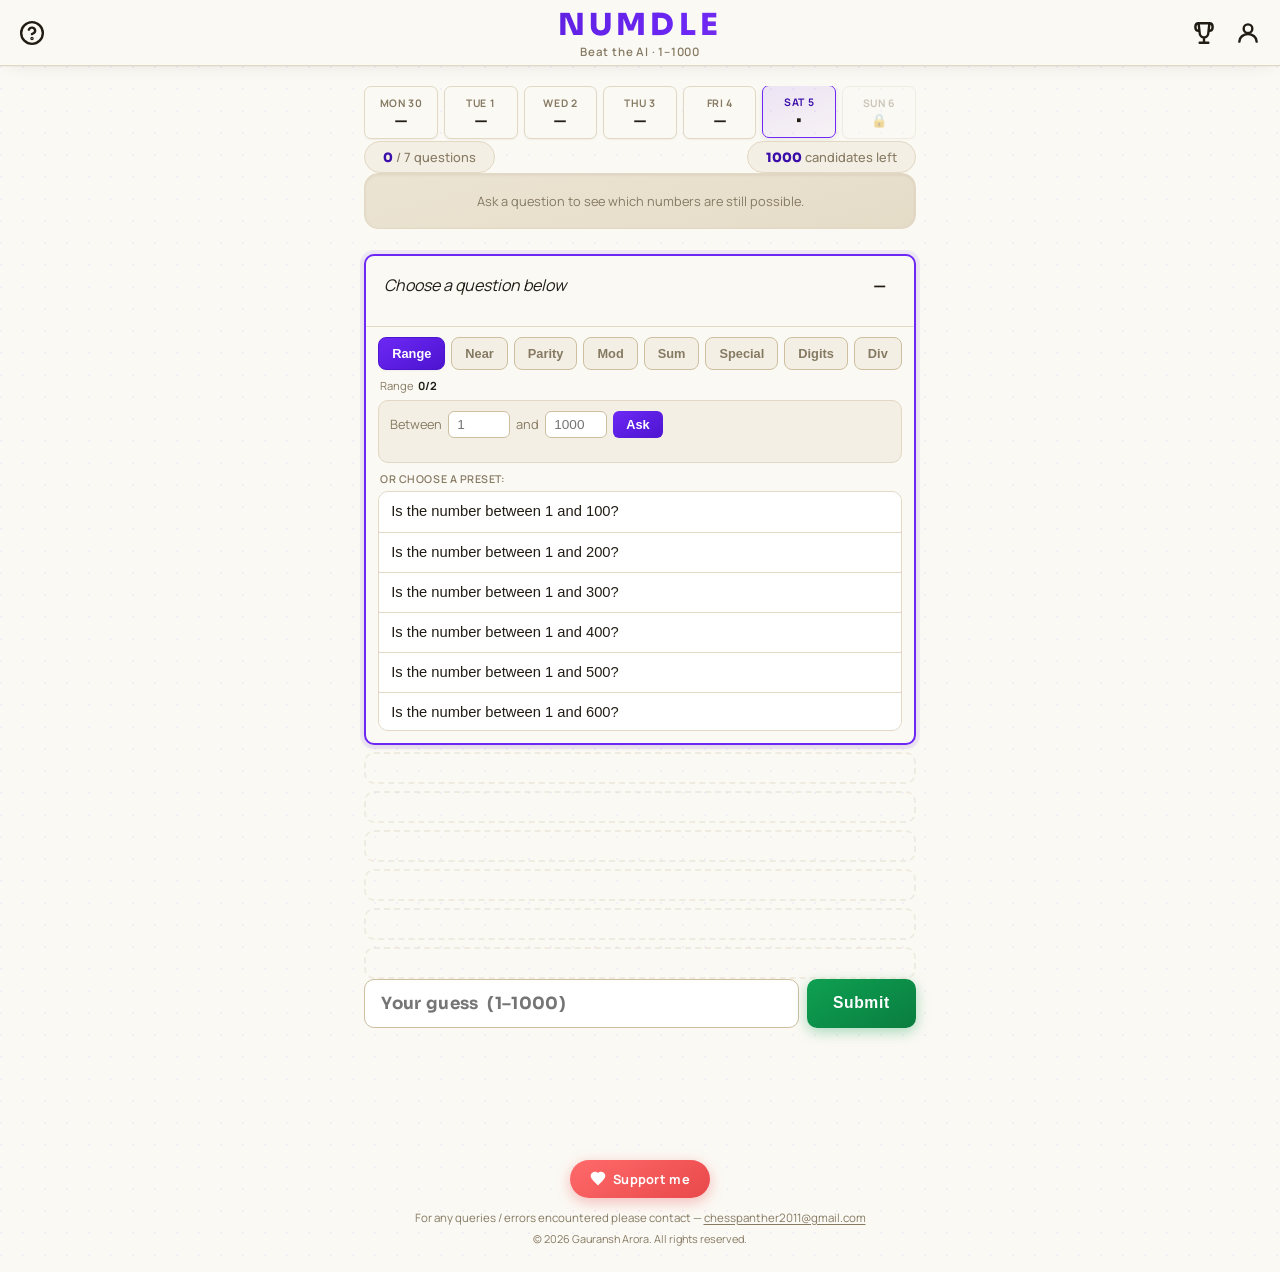
==== commit 91b7889c: "style: swap body font from Inter to Manrope Inter is one of the most overused faces in AI-generated " ====
--- a/public/index.html
+++ b/public/index.html
@@ -6,7 +6,7 @@
   <title>Numdle</title>
   <link rel="preconnect" href="https://fonts.googleapis.com">
   <link rel="preconnect" href="https://fonts.gstatic.com" crossorigin>
-  <link href="https://fonts.googleapis.com/css2?family=Sora:wght@700;800;900&family=Inter:wght@400;500;600;700;800&display=swap" rel="stylesheet">
+  <link href="https://fonts.googleapis.com/css2?family=Sora:wght@700;800;900&family=Manrope:wght@400;500;600;700;800&display=swap" rel="stylesheet">
   <link rel="stylesheet" href="style.css">
   <script async src="https://pagead2.googlesyndication.com/pagead/js/adsbygoogle.js?client=ca-pub-8008891990486334" crossorigin="anonymous"></script>
 </head>
--- a/public/style.css
+++ b/public/style.css
@@ -24,7 +24,7 @@
   --shadow-md: 0 8px 24px rgba(33,24,9,.10);
   --shadow-lg: 0 20px 54px rgba(33,24,9,.18);
   --font-display: 'Sora', 'Clear Sans', sans-serif;
-  --font-body: 'Inter', 'Helvetica Neue', Arial, sans-serif;
+  --font-body: 'Manrope', 'Helvetica Neue', Arial, sans-serif;
 }
 
 *, *::before, *::after { box-sizing: border-box; margin: 0; padding: 0; }
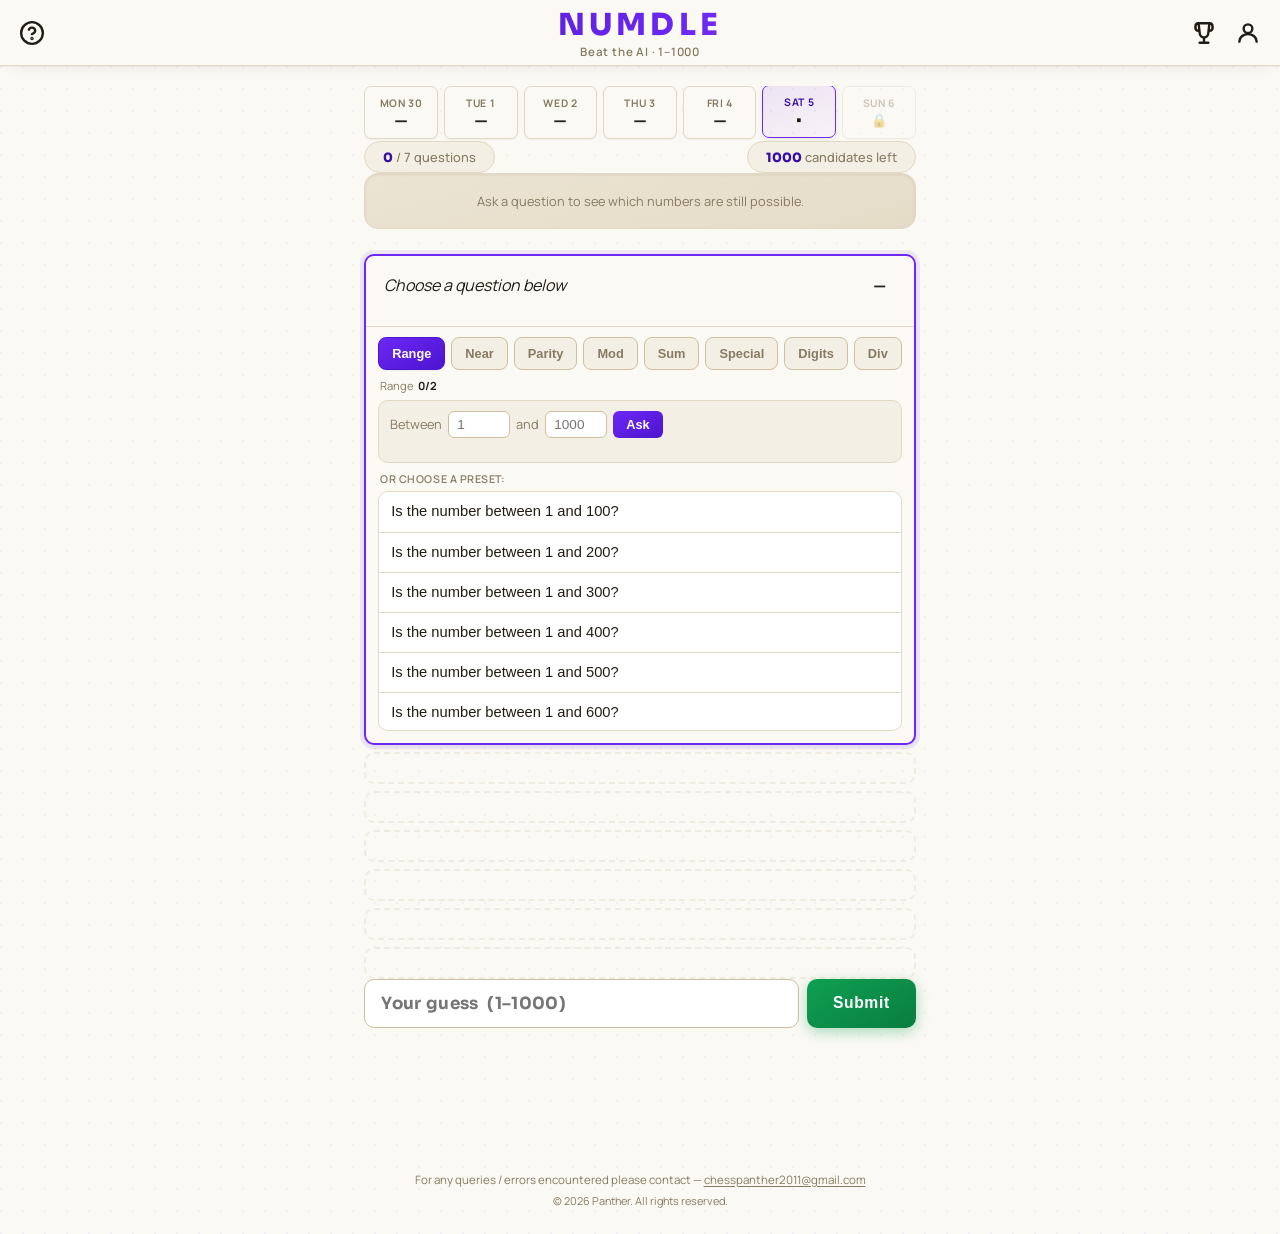
==== commit 83c78dd5: "fix: remove donate buttons and update footer credit name Co-Authored-By: Claude Sonnet 5 <noreply@an" ====
--- a/public/index.html
+++ b/public/index.html
@@ -202,12 +202,6 @@
         <button class="btn-banner-primary" id="wv-lb-btn" style="background:var(--green)">Leaderboard</button>
         <button class="btn-signup" id="wv-signup-btn" style="display:none">Save Score</button>
       </div>
-      <a class="wv-support-btn" href="https://ko-fi.com/gauransharora" target="_blank" rel="noopener">
-        <svg viewBox="0 0 24 24" fill="currentColor" width="14" height="14">
-          <path d="M12 21.593c-5.63-5.539-11-10.297-11-14.402C1 3.518 4.04 1 7.5 1c2.035 0 3.945.97 4.5 2.09C12.555 1.97 14.465 1 16.5 1 19.96 1 23 3.518 23 7.191c0 4.105-5.37 8.863-11 14.402z"/>
-        </svg>
-        Support me
-      </a>
     </div>
 
   </div>
@@ -342,14 +336,8 @@
 </div>
 
 <footer class="site-footer">
-  <a class="donate-btn" href="https://ko-fi.com/gauransharora" target="_blank" rel="noopener">
-    <svg viewBox="0 0 24 24" fill="currentColor" width="16" height="16">
-      <path d="M12 21.593c-5.63-5.539-11-10.297-11-14.402C1 3.518 4.04 1 7.5 1c2.035 0 3.945.97 4.5 2.09C12.555 1.97 14.465 1 16.5 1 19.96 1 23 3.518 23 7.191c0 4.105-5.37 8.863-11 14.402z"/>
-    </svg>
-    Support me
-  </a>
   <p class="footer-contact">For any queries / errors encountered please contact — <a href="mailto:chesspanther2011@gmail.com">chesspanther2011@gmail.com</a></p>
-  <p class="footer-copy">&copy; 2026 Gauransh Arora. All rights reserved.</p>
+  <p class="footer-copy">&copy; 2026 Panther. All rights reserved.</p>
 </footer>
 
 <script src="game.js"></script>
